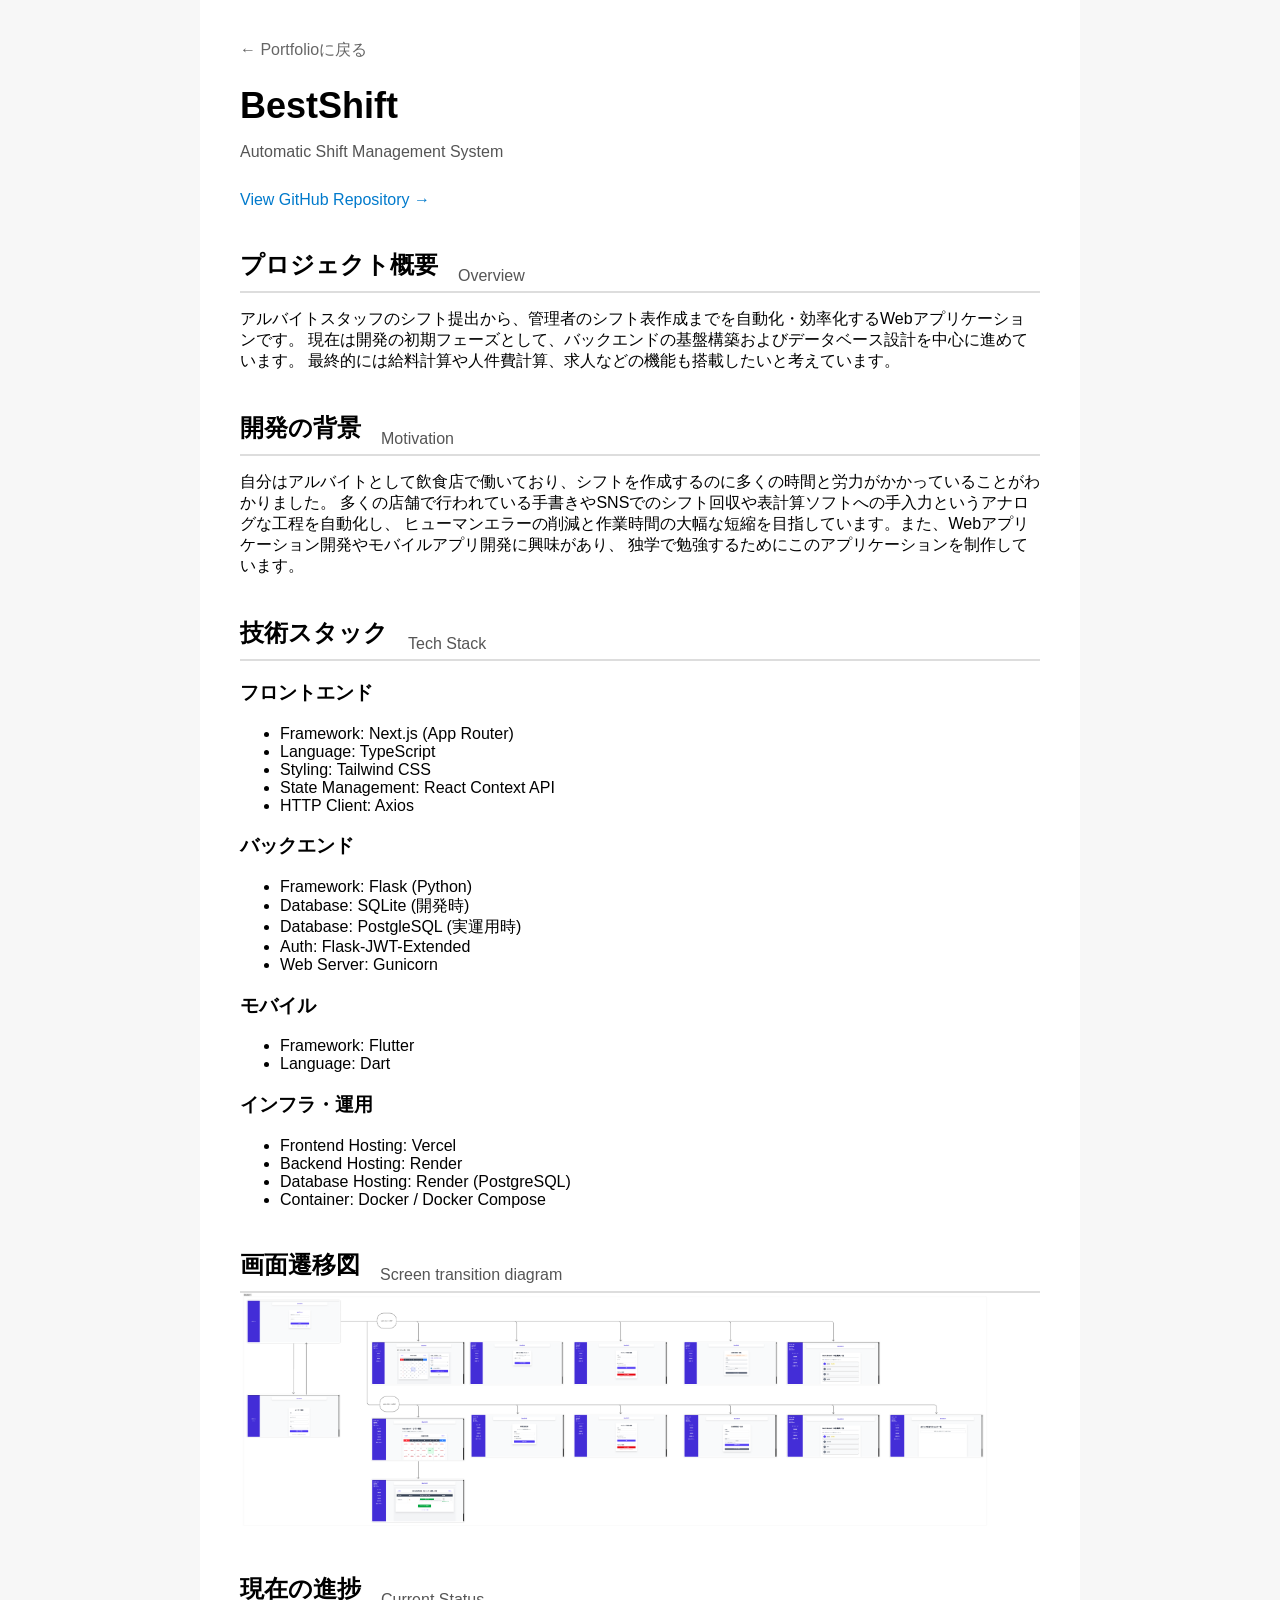
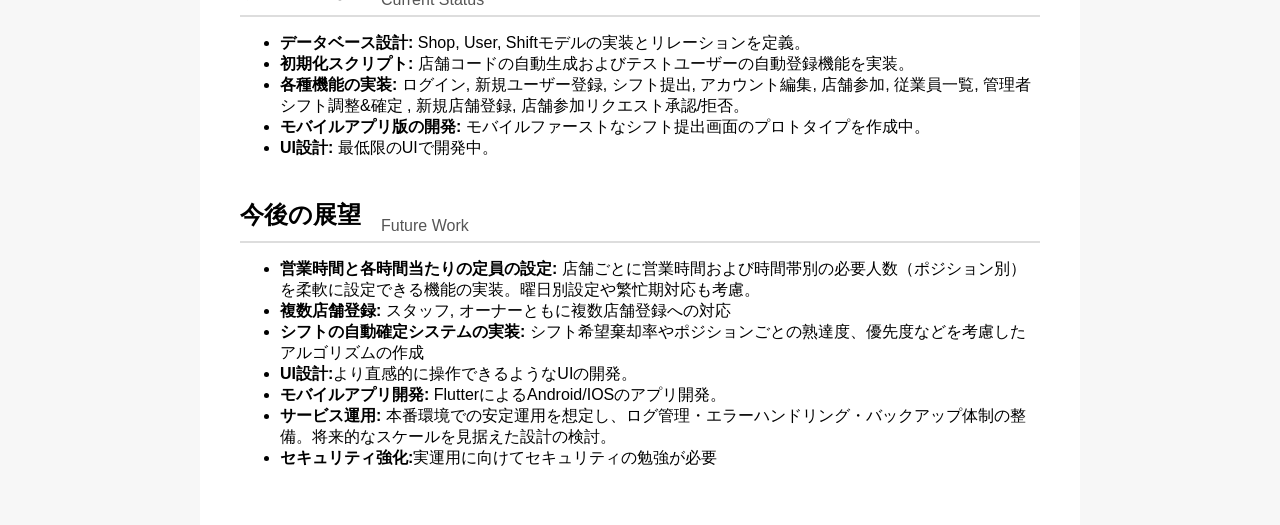
==== BestShift/index.html @ 95345a60 "あ" ====
<!DOCTYPE html>
<html lang="ja">
<head>
  <meta charset="UTF-8">
  <title>BestShift | プロジェクト詳細</title>
  <link rel="stylesheet" href="../style.css">
</head>

<body>

  <div class="container">

    <nav style="margin-bottom: 20px;">
        <a href="../" style="text-decoration: none; color: #666;">← Portfolioに戻る</a>
    </nav>

    <h1>BestShift</h1>
    <p class="tagline">Automatic Shift Management System</p>
    <a href="https://github.com/taisei0719/shift-app" target="_blank">
      View GitHub Repository →
    </a>

    <section>
      <div class="section-header">
        <h2>プロジェクト概要</h2>
        <p class="tagline">Overview</p>
      </div>
      <p>
        アルバイトスタッフのシフト提出から、管理者のシフト表作成までを自動化・効率化するWebアプリケーションです。
        現在は開発の初期フェーズとして、バックエンドの基盤構築およびデータベース設計を中心に進めています。
        最終的には給料計算や人件費計算、求人などの機能も搭載したいと考えています。
      </p>
    </section>

    <section>
      <div class="section-header">
        <h2>開発の背景</h2>
        <p class="tagline">Motivation</p>
      </div>
      <p>
        自分はアルバイトとして飲食店で働いており、シフトを作成するのに多くの時間と労力がかかっていることがわかりました。
        多くの店舗で行われている手書きやSNSでのシフト回収や表計算ソフトへの手入力というアナログな工程を自動化し、
        ヒューマンエラーの削減と作業時間の大幅な短縮を目指しています。また、Webアプリケーション開発やモバイルアプリ開発に興味があり、
        独学で勉強するためにこのアプリケーションを制作しています。
      </p>
    </section>

    <section>
      <div class="section-header">
        <h2>技術スタック</h2>
        <p class="tagline">Tech Stack</p>
      </div>
      <h3>フロントエンド</h3>
      <ul>
        <li>Framework: Next.js (App Router)</li>
        <li>Language: TypeScript</li>
        <li>Styling: Tailwind CSS</li>
        <li>State Management: React Context API</li>
        <li>HTTP Client: Axios</li>
      </ul>
      <h3>バックエンド</h3>
      <ul>
        <li>Framework: Flask (Python)</li>
        <li>Database: SQLite (開発時)</li>
        <li>Database: PostgleSQL (実運用時)</li>
        <li>Auth: Flask-JWT-Extended</li>
        <li>Web Server: Gunicorn</li>
      </ul>
       <h3>モバイル</h3>
      <ul>
        <li>Framework: Flutter</li>
        <li>Language: Dart</li>
      </ul>
       <h3>インフラ・運用</h3>
      <ul>
        <li>Frontend Hosting: Vercel</li>
        <li>Backend Hosting: Render</li>
        <li>Database Hosting: Render (PostgreSQL)</li>
        <li>Container: Docker / Docker Compose</li>
      </ul>
    </section>

    <section>
      <div class="section-header">
        <h2>画面遷移図</h2>
        <p class="tagline">Screen transition diagram</p>
      </div>
      <img src="image/screen_transition.png" width="750" class="zoomable">
    </section>

    <section>
      <div class="section-header">
        <h2>現在の進捗</h2>
        <p class="tagline">Current Status</p>
      </div>
      <ul>
        <li><strong>データベース設計:</strong> Shop, User, Shiftモデルの実装とリレーションを定義。</li>
        <li><strong>初期化スクリプト:</strong> 店舗コードの自動生成およびテストユーザーの自動登録機能を実装。</li>
        <li><strong>各種機能の実装:</strong> ログイン, 新規ユーザー登録, シフト提出, アカウント編集, 店舗参加, 従業員一覧, 管理者シフト調整&確定 , 新規店舗登録, 店舗参加リクエスト承認/拒否。</li>
        <li><strong>モバイルアプリ版の開発:</strong> モバイルファーストなシフト提出画面のプロトタイプを作成中。</li>
        <li><strong>UI設計:</strong> 最低限のUIで開発中。</li>
      </ul>
    </section>

    <section>
      <div class="section-header">
        <h2>今後の展望</h2>
        <p class="tagline">Future Work</p>
      </div>
      <ul>
        <li><strong>営業時間と各時間当たりの定員の設定:</strong> 店舗ごとに営業時間および時間帯別の必要人数（ポジション別）を柔軟に設定できる機能の実装。曜日別設定や繁忙期対応も考慮。</li>
        <li><strong>複数店舗登録:</strong> スタッフ, オーナーともに複数店舗登録への対応</li>
        <li><strong>シフトの自動確定システムの実装:</strong> シフト希望棄却率やポジションごとの熟達度、優先度などを考慮したアルゴリズムの作成</li>
        <li><strong>UI設計:</strong>より直感的に操作できるようなUIの開発。</li>
        <li><strong>モバイルアプリ開発:</strong> FlutterによるAndroid/IOSのアプリ開発。</li>
        <li><strong>サービス運用:</strong> 本番環境での安定運用を想定し、ログ管理・エラーハンドリング・バックアップ体制の整備。将来的なスケールを見据えた設計の検討。</li>
        <li><strong>セキュリティ強化:</strong>実運用に向けてセキュリティの勉強が必要</li>
      </ul>
    </section>

  </div>

  <div id="lightbox">
    <img id="lightbox-img">
  </div>

  <script>
  const images = document.querySelectorAll('.zoomable');
  const lightbox = document.getElementById('lightbox');
  const lightboxImg = document.getElementById('lightbox-img');
  
  images.forEach(img => {
    img.addEventListener('click', () => {
      lightbox.style.display = 'flex';
      lightboxImg.src = img.src;
    })
  });
  
  lightbox.addEventListener('click', () => {
    lightbox.style.display = 'none'
  });
  </script>


</body>
</html>
---- style.css ----
body {
  font-family: Arial, sans-serif;
  background-color: #f7f7f7;
  margin: 0;
  padding: 0;
}

.container {
  width: 800px;
  margin: auto;
  padding: 40px;
  background: white;
}

h1 {
  font-size: 36px;
  margin-bottom: 5px;
}

.tagline {
  color: #555;
  margin-bottom: 30px;
}

h2 {
  margin-top: 40px;
  padding-bottom: 5px;
}

.image-row {
  display: flex;
  gap: 20px;
  margin-top: 20px;
}

a {
  color: #007acc;
  text-decoration: none;
}

.section-header {
  display: flex;
  align-items: center;
  gap: 20px;
  border-bottom: 2px solid #ddd;
  padding-bottom: 5px;
  margin-top: 40px;
}

.section-header h2 {
  margin-top: 0;
  margin-bottom: 0;
}

.section-header .tagline {
  margin-bottom: 0;
}

.zoomable {
  cursor: zoom-in;
  transition: 0.3s;
}

#lightbox {
  position: fixed;
  display: none;
  top: 0;
  left: 0;
  width: 100%;
  height: 100%;
  background: rgba(0,0,0,0.8);
  justify-content: center;
  align-items: center;
}

#lightbox img {
  max-width: 90%;
  max-height: 90%;
}
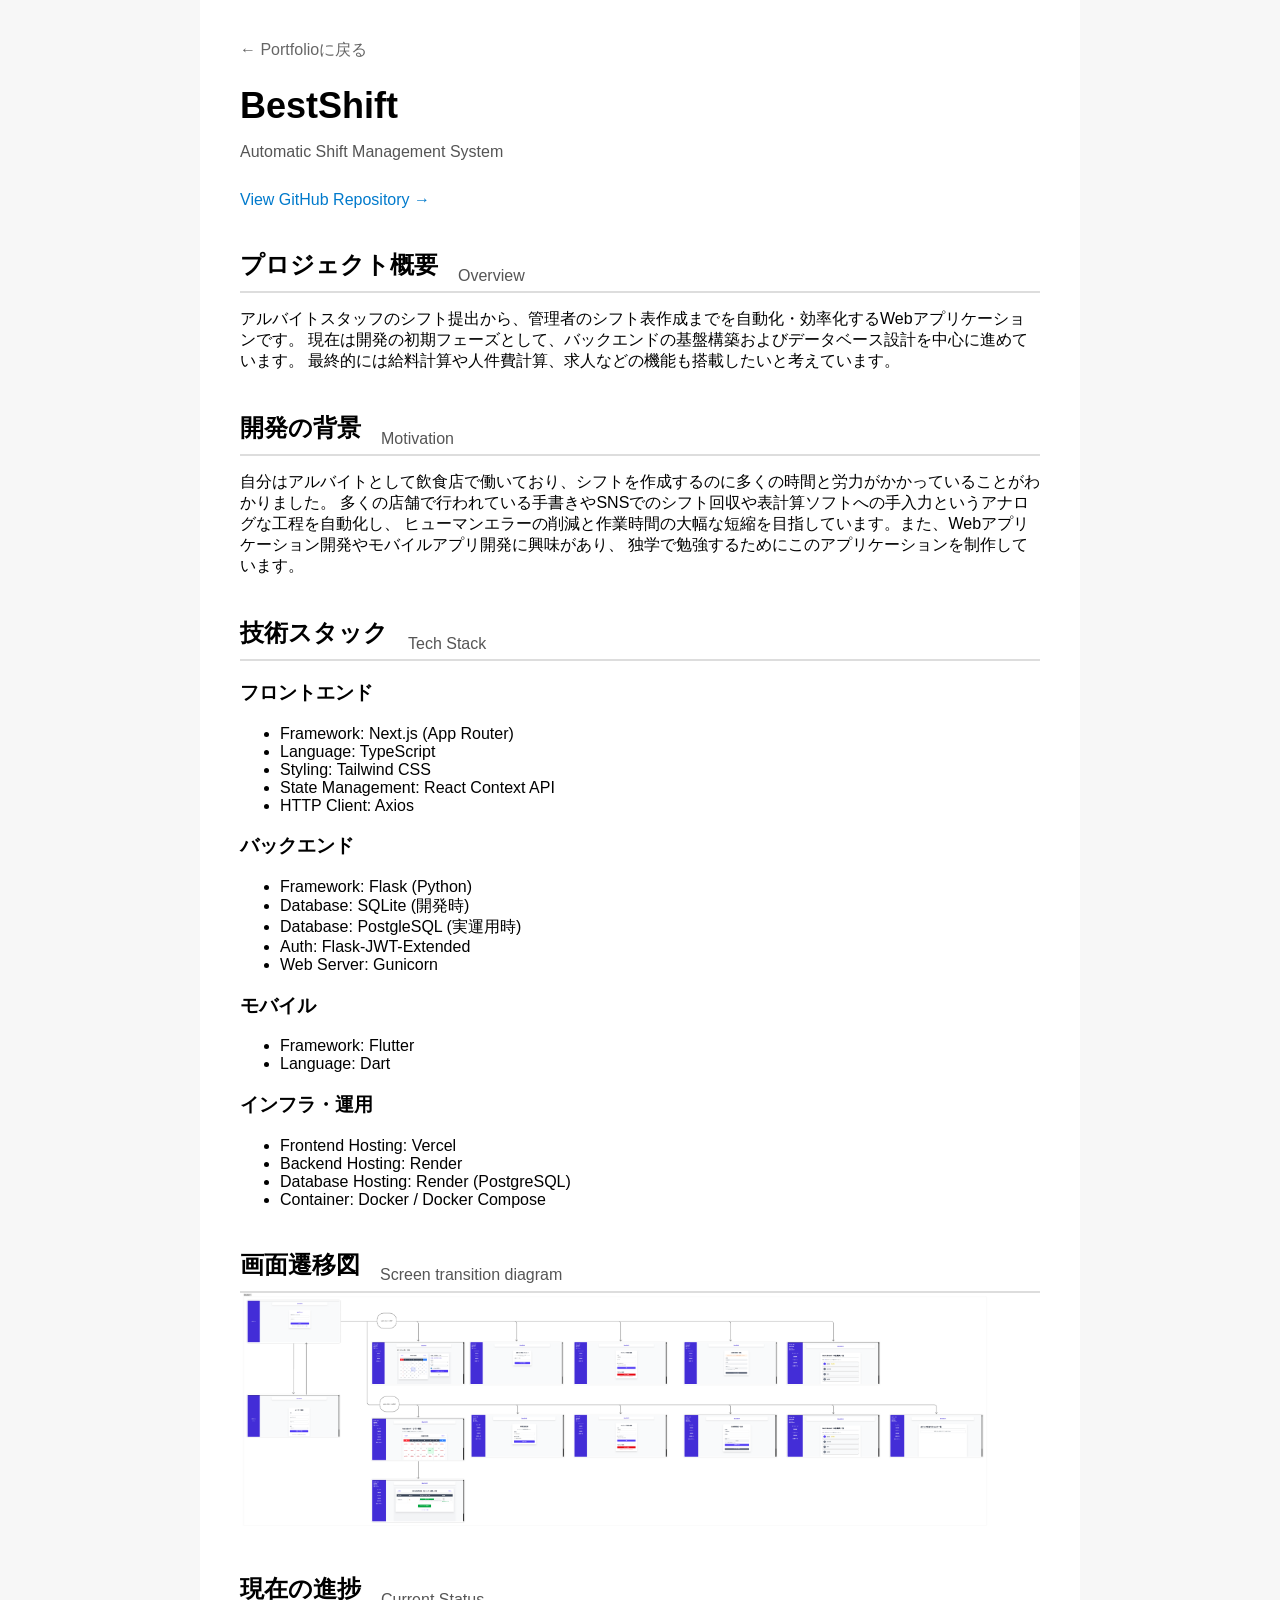
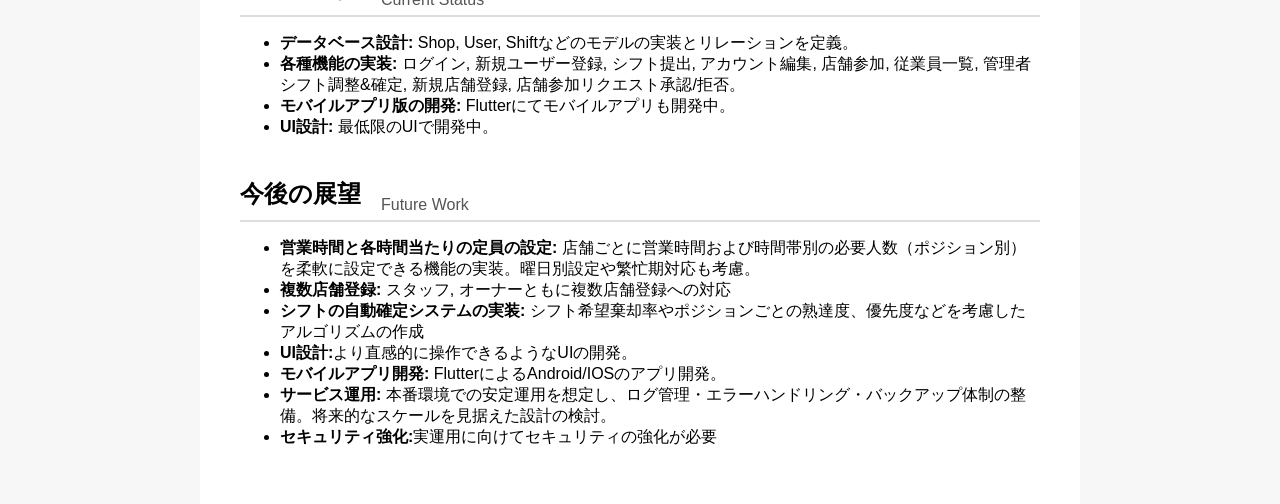
==== commit 1bb37b4f: "index.html を更新" ====
--- a/BestShift/index.html
+++ b/BestShift/index.html
@@ -94,10 +94,9 @@
         <p class="tagline">Current Status</p>
       </div>
       <ul>
-        <li><strong>データベース設計:</strong> Shop, User, Shiftモデルの実装とリレーションを定義。</li>
-        <li><strong>初期化スクリプト:</strong> 店舗コードの自動生成およびテストユーザーの自動登録機能を実装。</li>
-        <li><strong>各種機能の実装:</strong> ログイン, 新規ユーザー登録, シフト提出, アカウント編集, 店舗参加, 従業員一覧, 管理者シフト調整&確定 , 新規店舗登録, 店舗参加リクエスト承認/拒否。</li>
-        <li><strong>モバイルアプリ版の開発:</strong> モバイルファーストなシフト提出画面のプロトタイプを作成中。</li>
+        <li><strong>データベース設計:</strong> Shop, User, Shiftなどのモデルの実装とリレーションを定義。</li>
+        <li><strong>各種機能の実装:</strong> ログイン, 新規ユーザー登録, シフト提出, アカウント編集, 店舗参加, 従業員一覧, 管理者シフト調整&確定, 新規店舗登録, 店舗参加リクエスト承認/拒否。</li>
+        <li><strong>モバイルアプリ版の開発:</strong> Flutterにてモバイルアプリも開発中。</li>
         <li><strong>UI設計:</strong> 最低限のUIで開発中。</li>
       </ul>
     </section>
@@ -114,7 +113,7 @@
         <li><strong>UI設計:</strong>より直感的に操作できるようなUIの開発。</li>
         <li><strong>モバイルアプリ開発:</strong> FlutterによるAndroid/IOSのアプリ開発。</li>
         <li><strong>サービス運用:</strong> 本番環境での安定運用を想定し、ログ管理・エラーハンドリング・バックアップ体制の整備。将来的なスケールを見据えた設計の検討。</li>
-        <li><strong>セキュリティ強化:</strong>実運用に向けてセキュリティの勉強が必要</li>
+        <li><strong>セキュリティ強化:</strong>実運用に向けてセキュリティの強化が必要</li>
       </ul>
     </section>
 
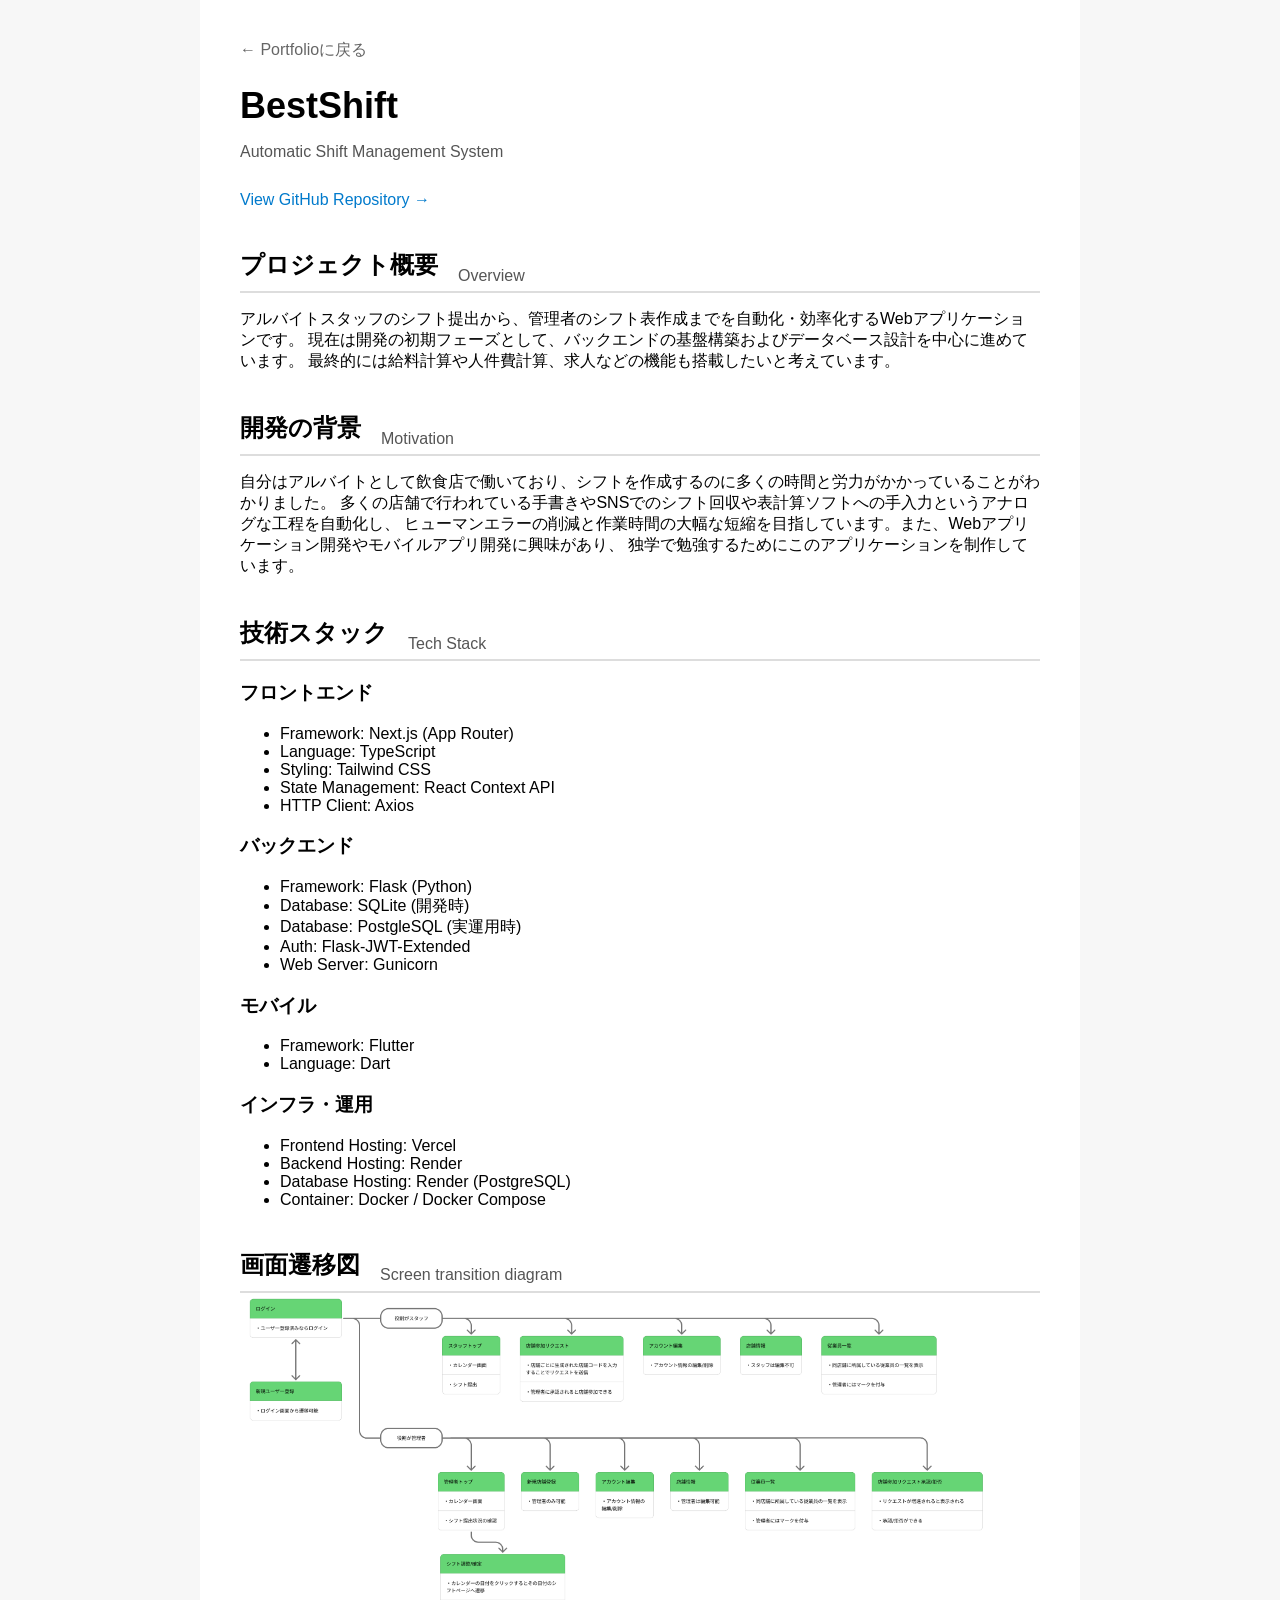
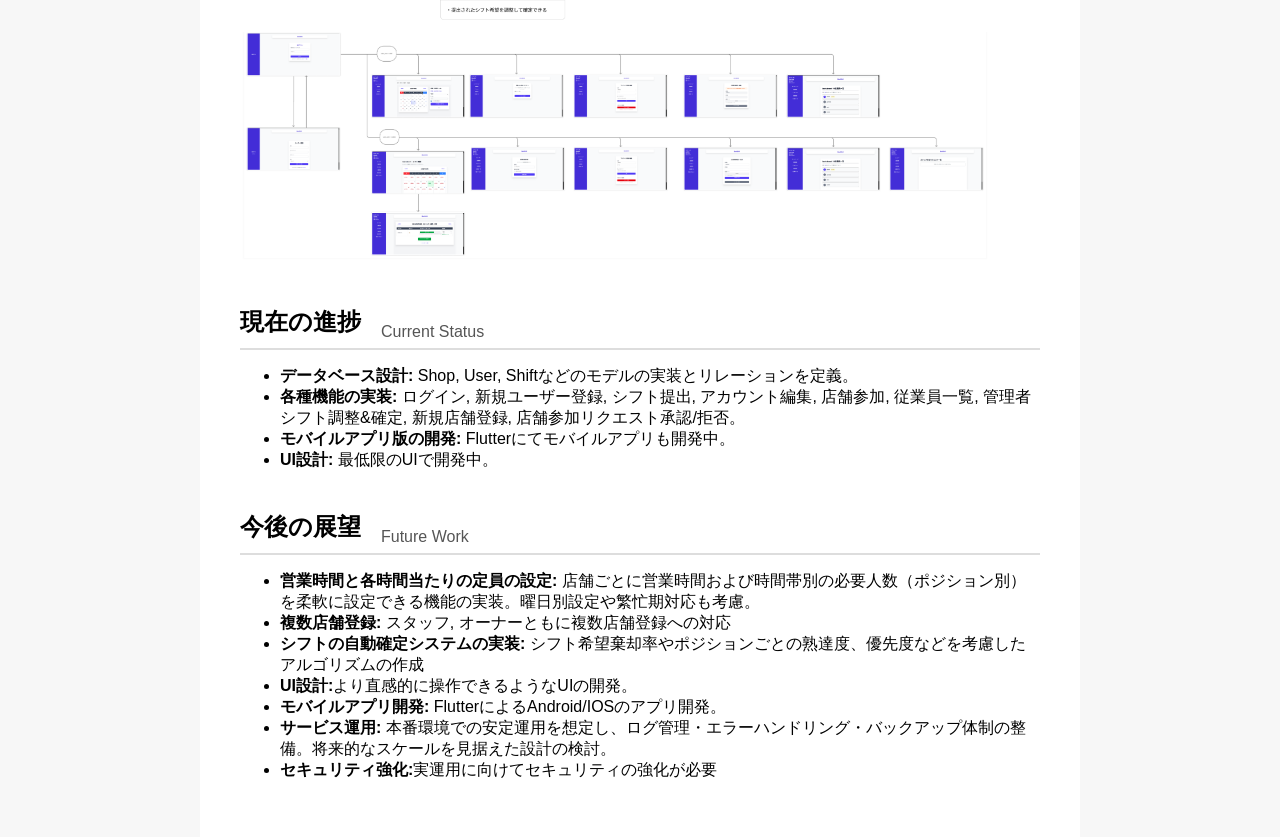
==== commit 80bb7edd: "a" ====
--- a/BestShift/index.html
+++ b/BestShift/index.html
@@ -85,7 +85,8 @@
         <h2>画面遷移図</h2>
         <p class="tagline">Screen transition diagram</p>
       </div>
-      <img src="image/screen_transition.png" width="750" class="zoomable">
+      <img src="image/screen_transition1.png" width="750" class="zoomable">
+      <img src="image/screen_transition2.png" width="750" class="zoomable">
     </section>
 
     <section>
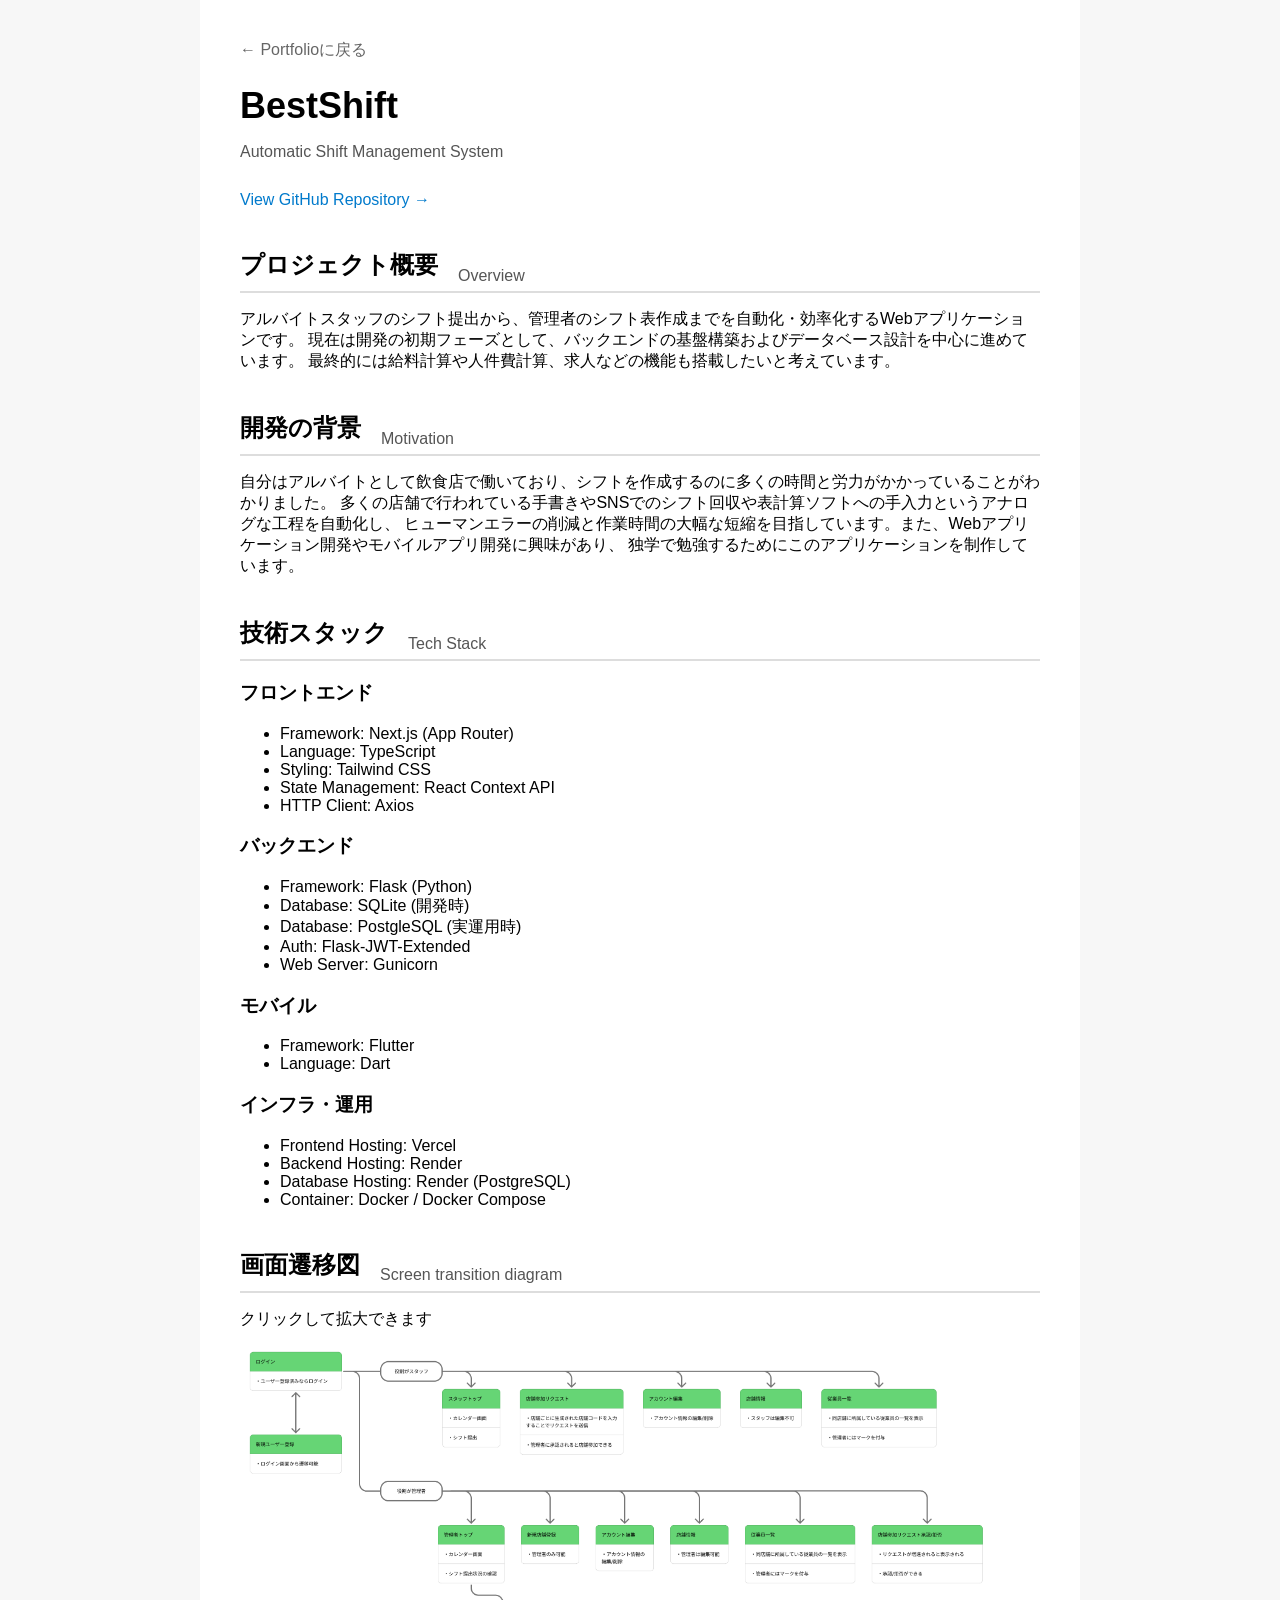
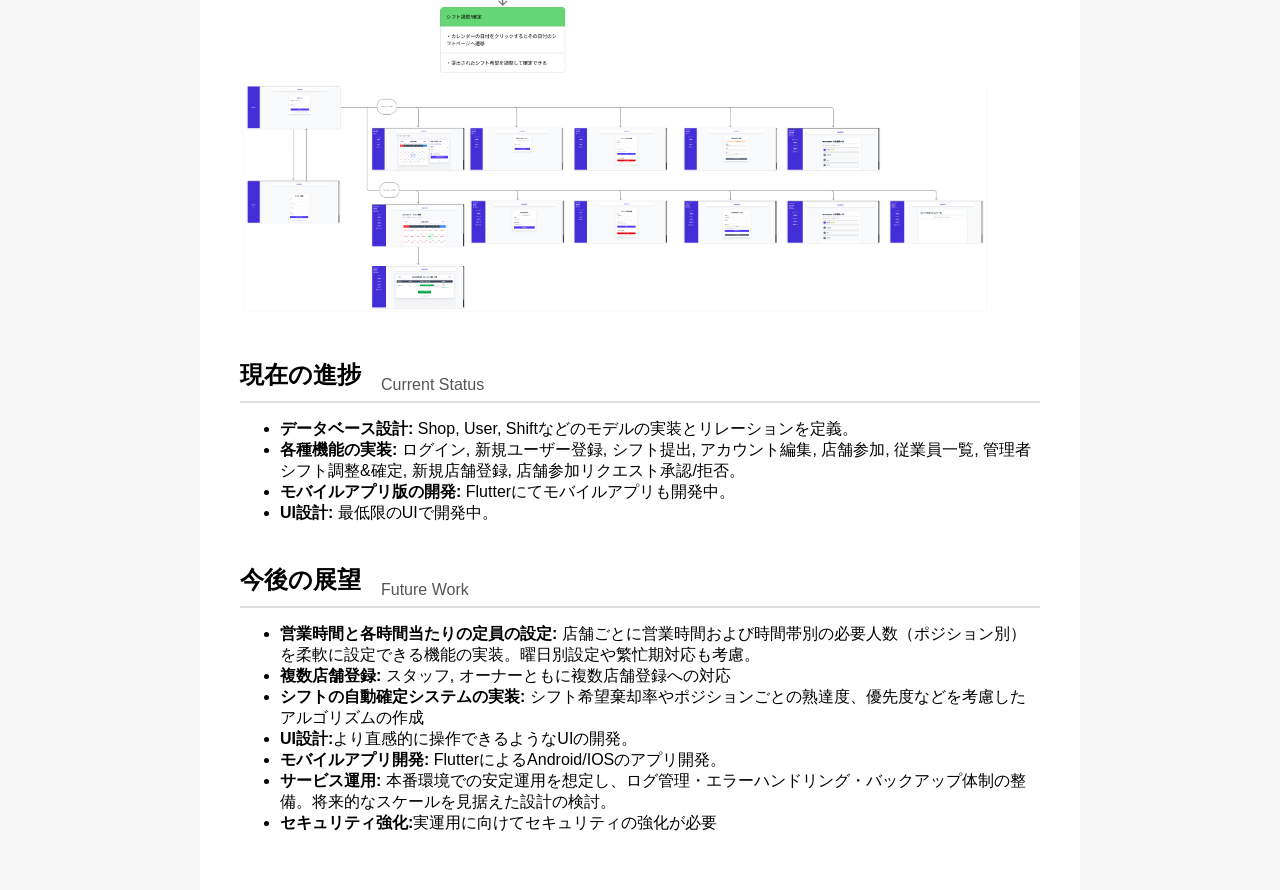
==== commit 5df6fef3: "あ" ====
--- a/BestShift/index.html
+++ b/BestShift/index.html
@@ -85,6 +85,7 @@
         <h2>画面遷移図</h2>
         <p class="tagline">Screen transition diagram</p>
       </div>
+      <p>クリックして拡大できます</p>
       <img src="image/screen_transition1.png" width="750" class="zoomable">
       <img src="image/screen_transition2.png" width="750" class="zoomable">
     </section>
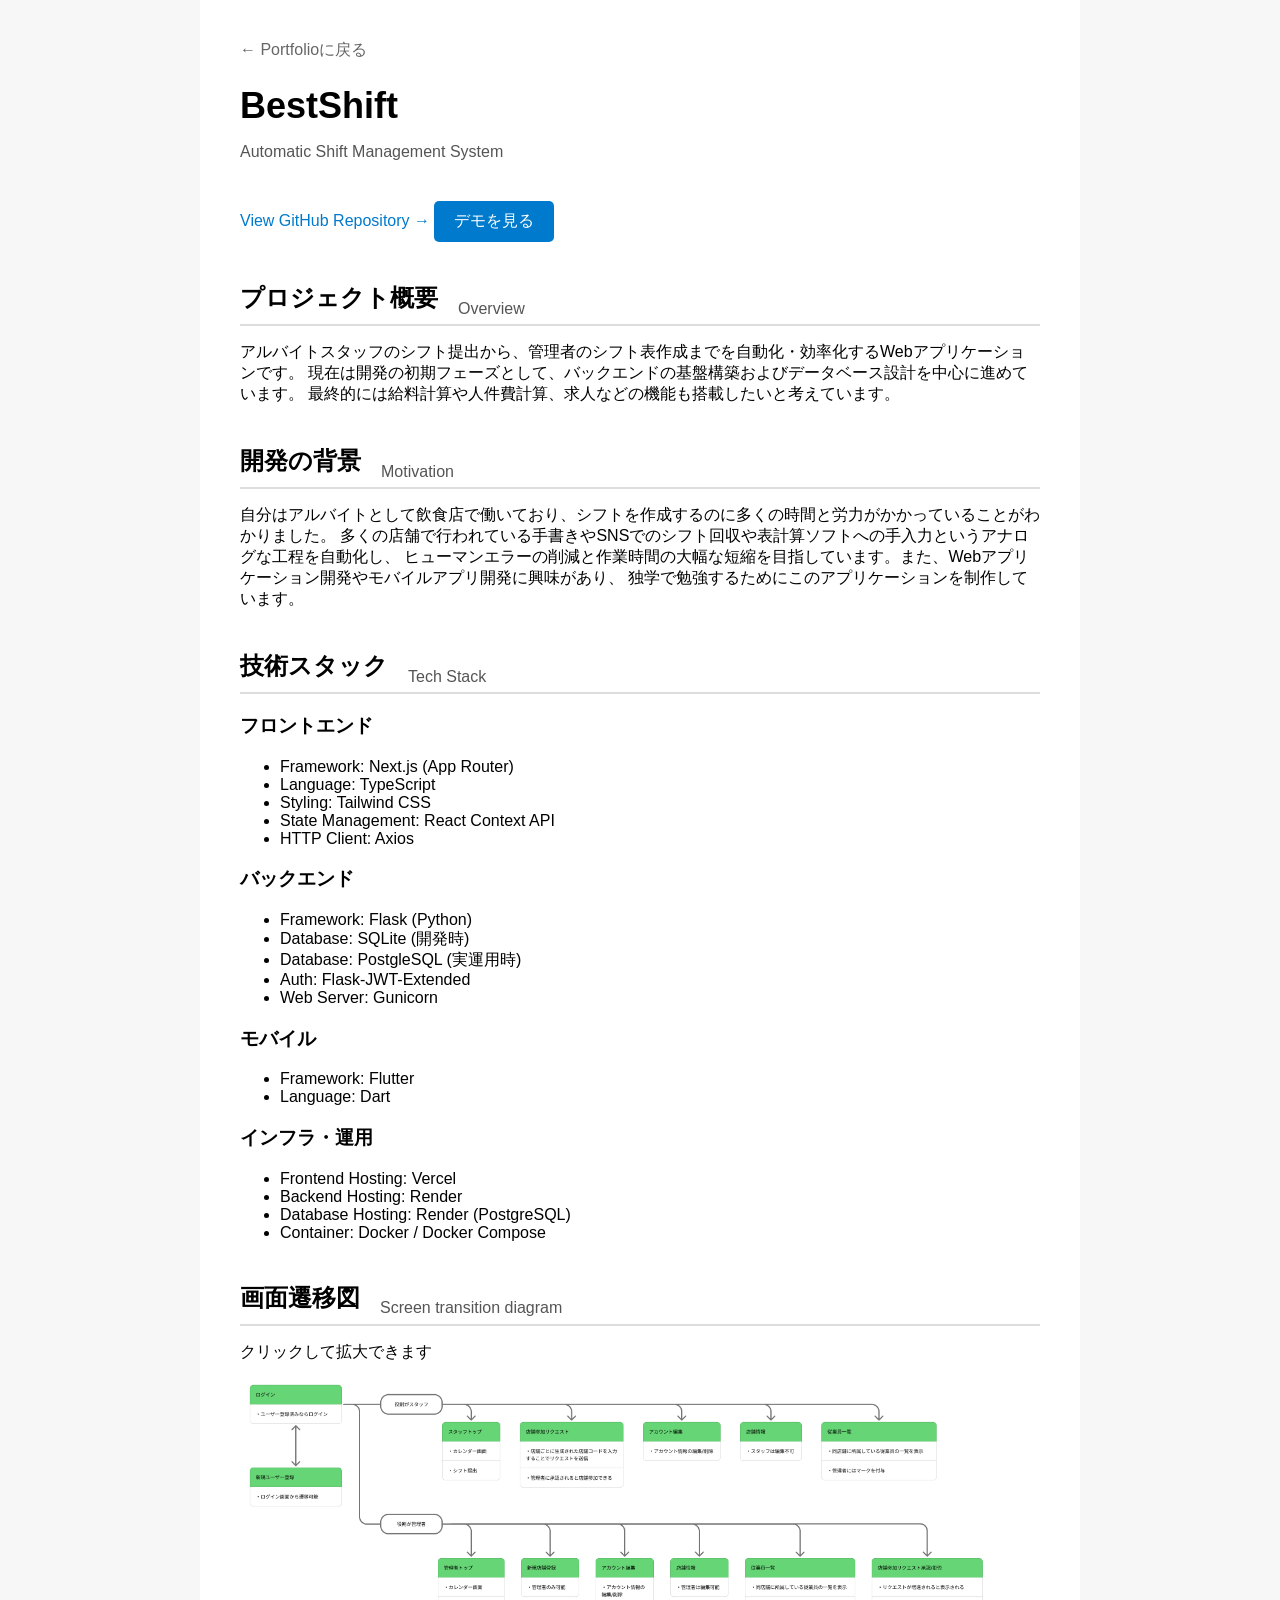
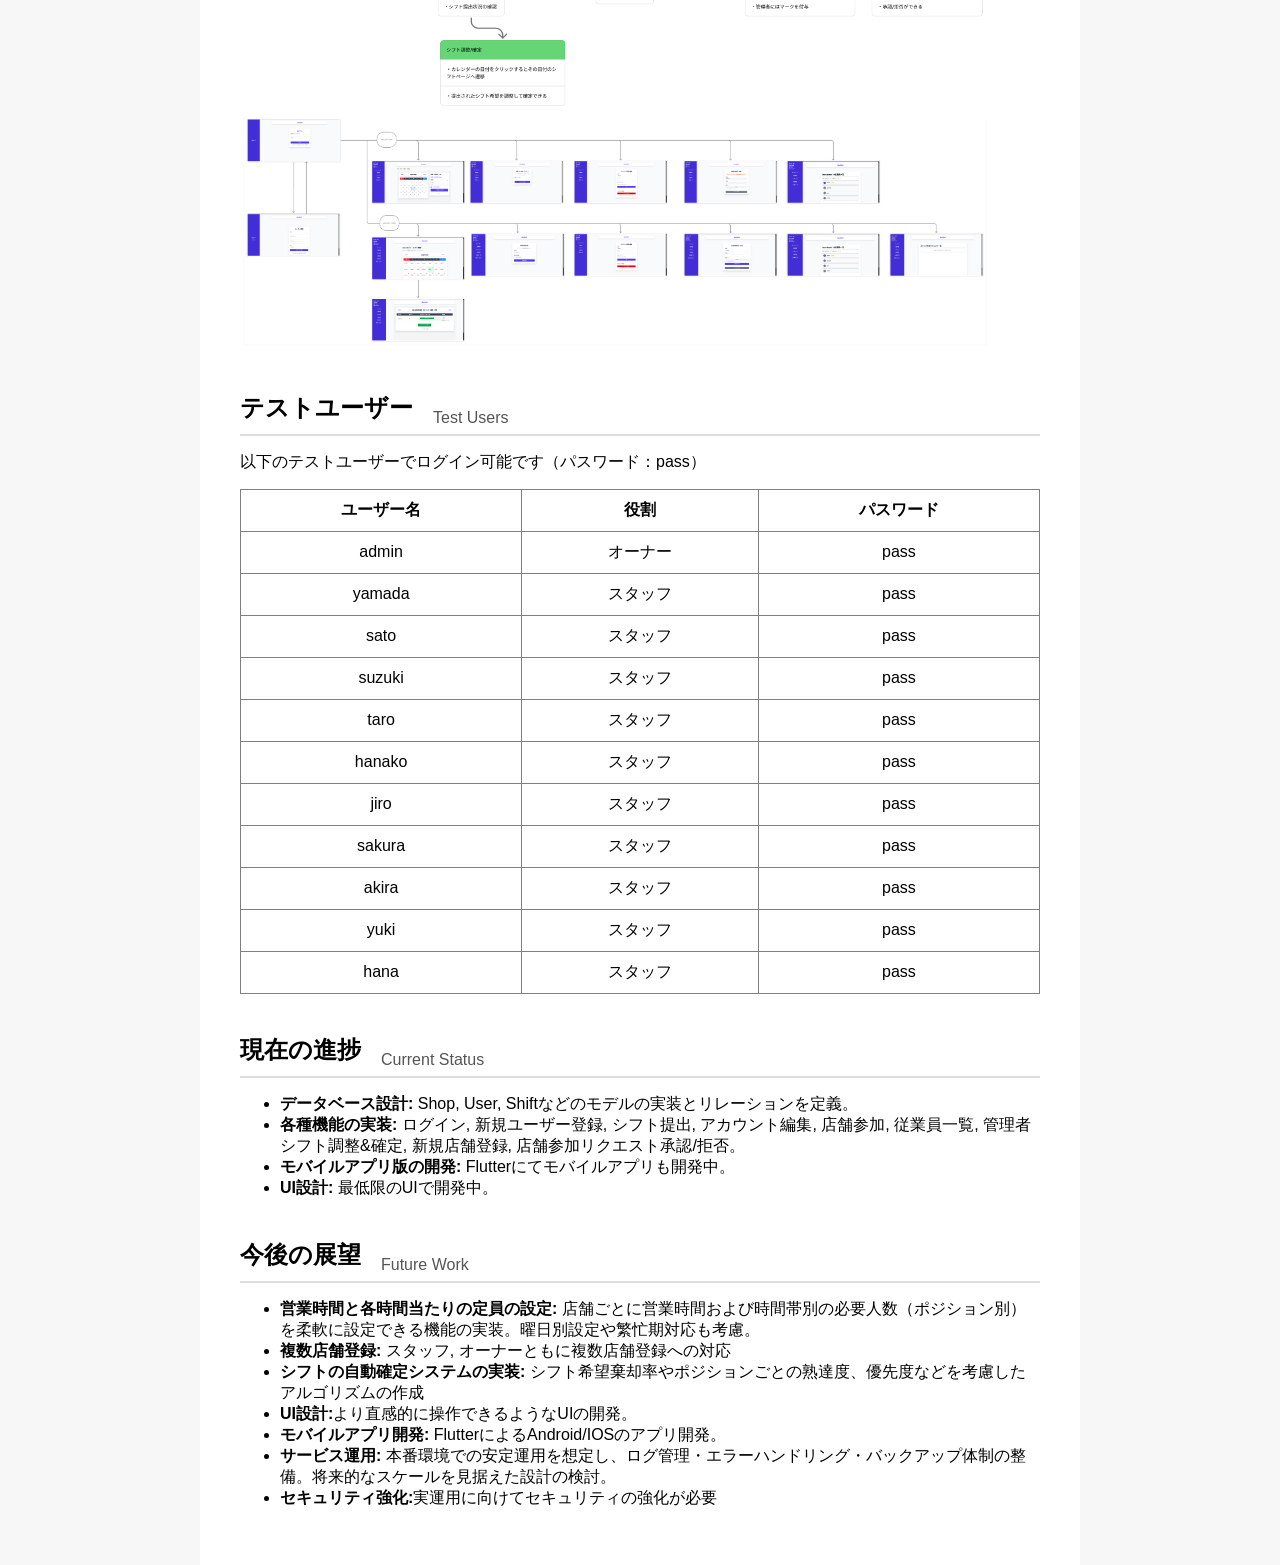
==== commit 345f3bb8: "a" ====
--- a/BestShift/index.html
+++ b/BestShift/index.html
@@ -19,6 +19,12 @@
     <a href="https://github.com/taisei0719/shift-app" target="_blank">
       View GitHub Repository →
     </a>
+
+    <a href="https://shift-app-iota.vercel.app/shop/1/users" target="_blank" style="display:inline-block; margin-top:10px; padding:10px 20px; background:#007acc; color:white; border-radius:5px;">
+      デモを見る
+    </a>
+
+    
 
     <section>
       <div class="section-header">
@@ -91,6 +97,34 @@
     </section>
 
     <section>
+  <div class="section-header">
+    <h2>テストユーザー</h2>
+    <p class="tagline">Test Users</p>
+  </div>
+
+  <p>以下のテストユーザーでログイン可能です（パスワード：pass）</p>
+
+  <table border="1" cellpadding="10" style="border-collapse: collapse; width: 100%; text-align: center;">
+    <tr>
+      <th>ユーザー名</th>
+      <th>役割</th>
+      <th>パスワード</th>
+    </tr>
+    <tr><td>admin</td><td>オーナー</td><td>pass</td></tr>
+    <tr><td>yamada</td><td>スタッフ</td><td>pass</td></tr>
+    <tr><td>sato</td><td>スタッフ</td><td>pass</td></tr>
+    <tr><td>suzuki</td><td>スタッフ</td><td>pass</td></tr>
+    <tr><td>taro</td><td>スタッフ</td><td>pass</td></tr>
+    <tr><td>hanako</td><td>スタッフ</td><td>pass</td></tr>
+    <tr><td>jiro</td><td>スタッフ</td><td>pass</td></tr>
+    <tr><td>sakura</td><td>スタッフ</td><td>pass</td></tr>
+    <tr><td>akira</td><td>スタッフ</td><td>pass</td></tr>
+    <tr><td>yuki</td><td>スタッフ</td><td>pass</td></tr>
+    <tr><td>hana</td><td>スタッフ</td><td>pass</td></tr>
+  </table>
+</section>
+
+    <section>
       <div class="section-header">
         <h2>現在の進捗</h2>
         <p class="tagline">Current Status</p>
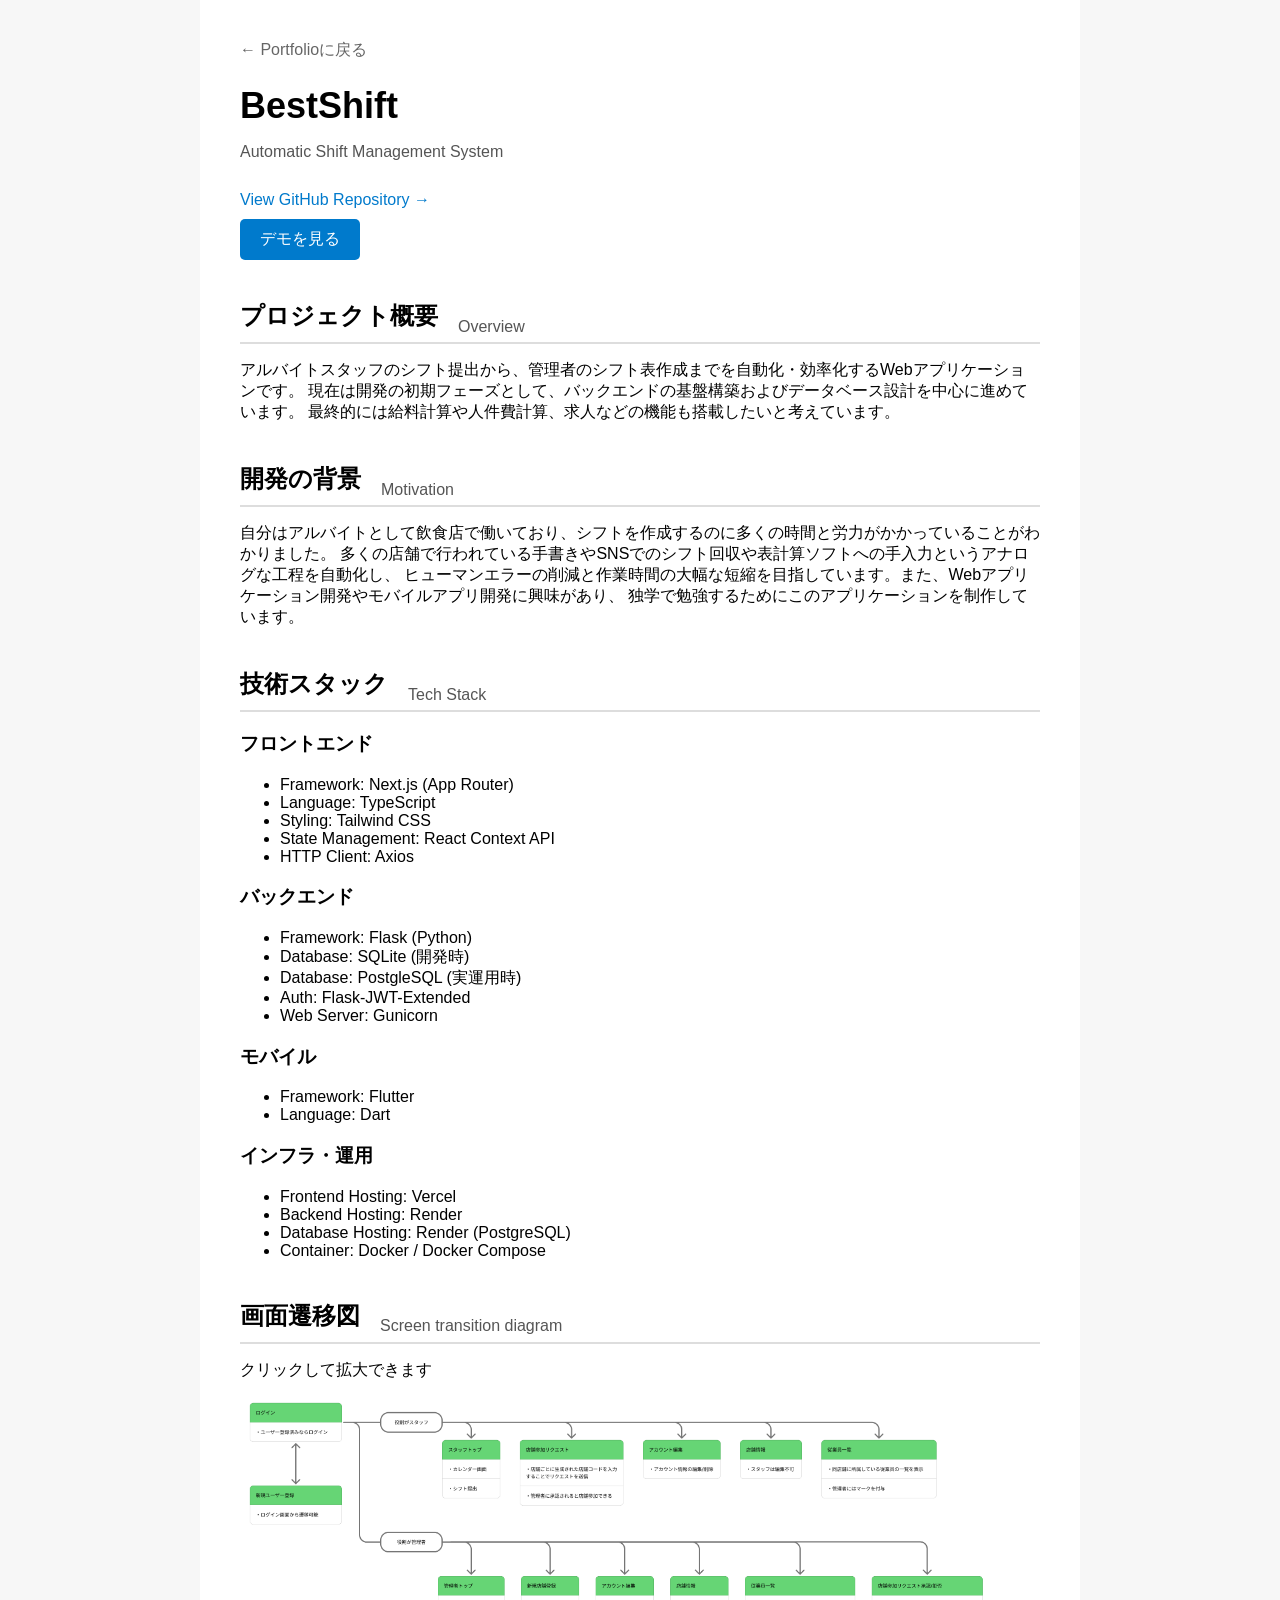
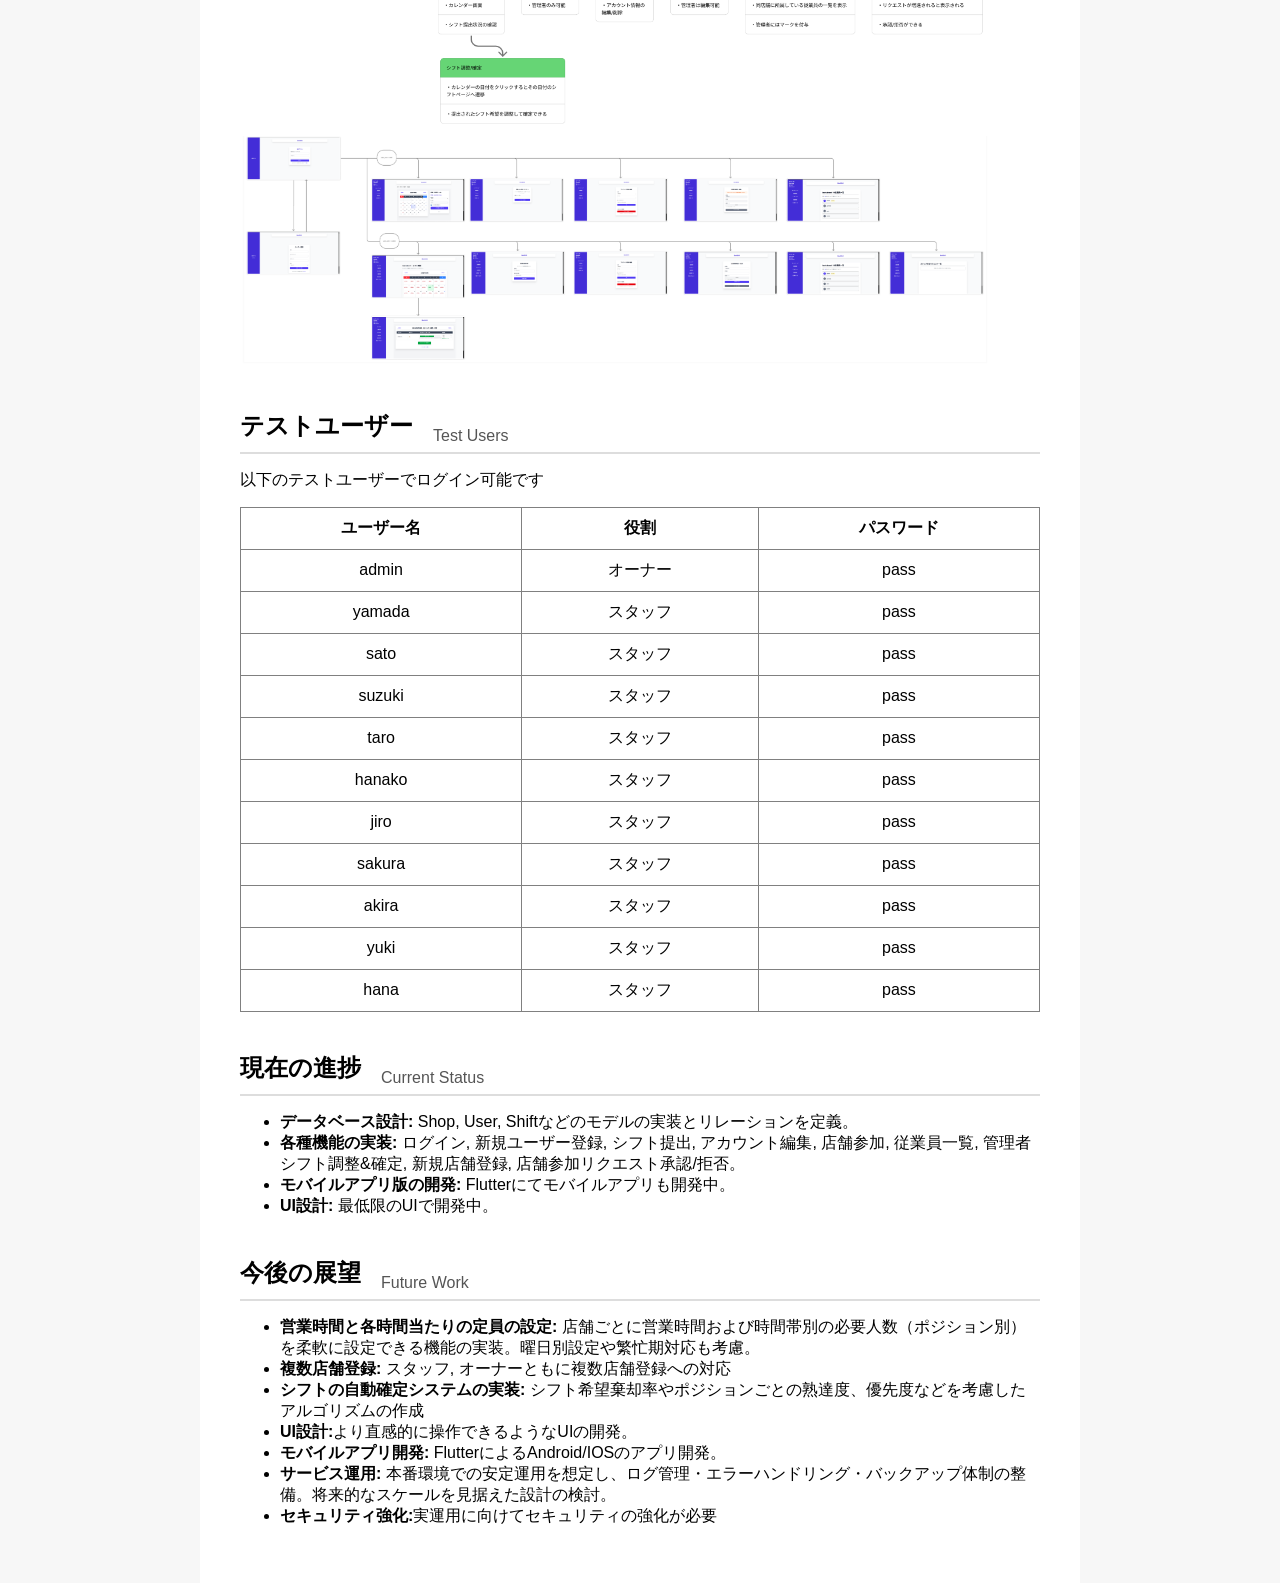
==== commit a6c2b4f1: "あ" ====
--- a/BestShift/index.html
+++ b/BestShift/index.html
@@ -16,14 +16,13 @@
 
     <h1>BestShift</h1>
     <p class="tagline">Automatic Shift Management System</p>
-    <a href="https://github.com/taisei0719/shift-app" target="_blank">
+    <a href="https://github.com/taisei0719/shift-app" target="_blank" style="display:block; margin-top:10px;">
       View GitHub Repository →
     </a>
-
-    <a href="https://shift-app-iota.vercel.app/shop/1/users" target="_blank" style="display:inline-block; margin-top:10px; padding:10px 20px; background:#007acc; color:white; border-radius:5px;">
+    
+    <a href="https://shift-app-iota.vercel.app" target="_blank" style="display:block; margin-top:10px; padding:10px 20px; background:#007acc; color:white; border-radius:5px; width:fit-content;">
       デモを見る
     </a>
-
     
 
     <section>
@@ -102,7 +101,7 @@
     <p class="tagline">Test Users</p>
   </div>
 
-  <p>以下のテストユーザーでログイン可能です（パスワード：pass）</p>
+  <p>以下のテストユーザーでログイン可能です</p>
 
   <table border="1" cellpadding="10" style="border-collapse: collapse; width: 100%; text-align: center;">
     <tr>
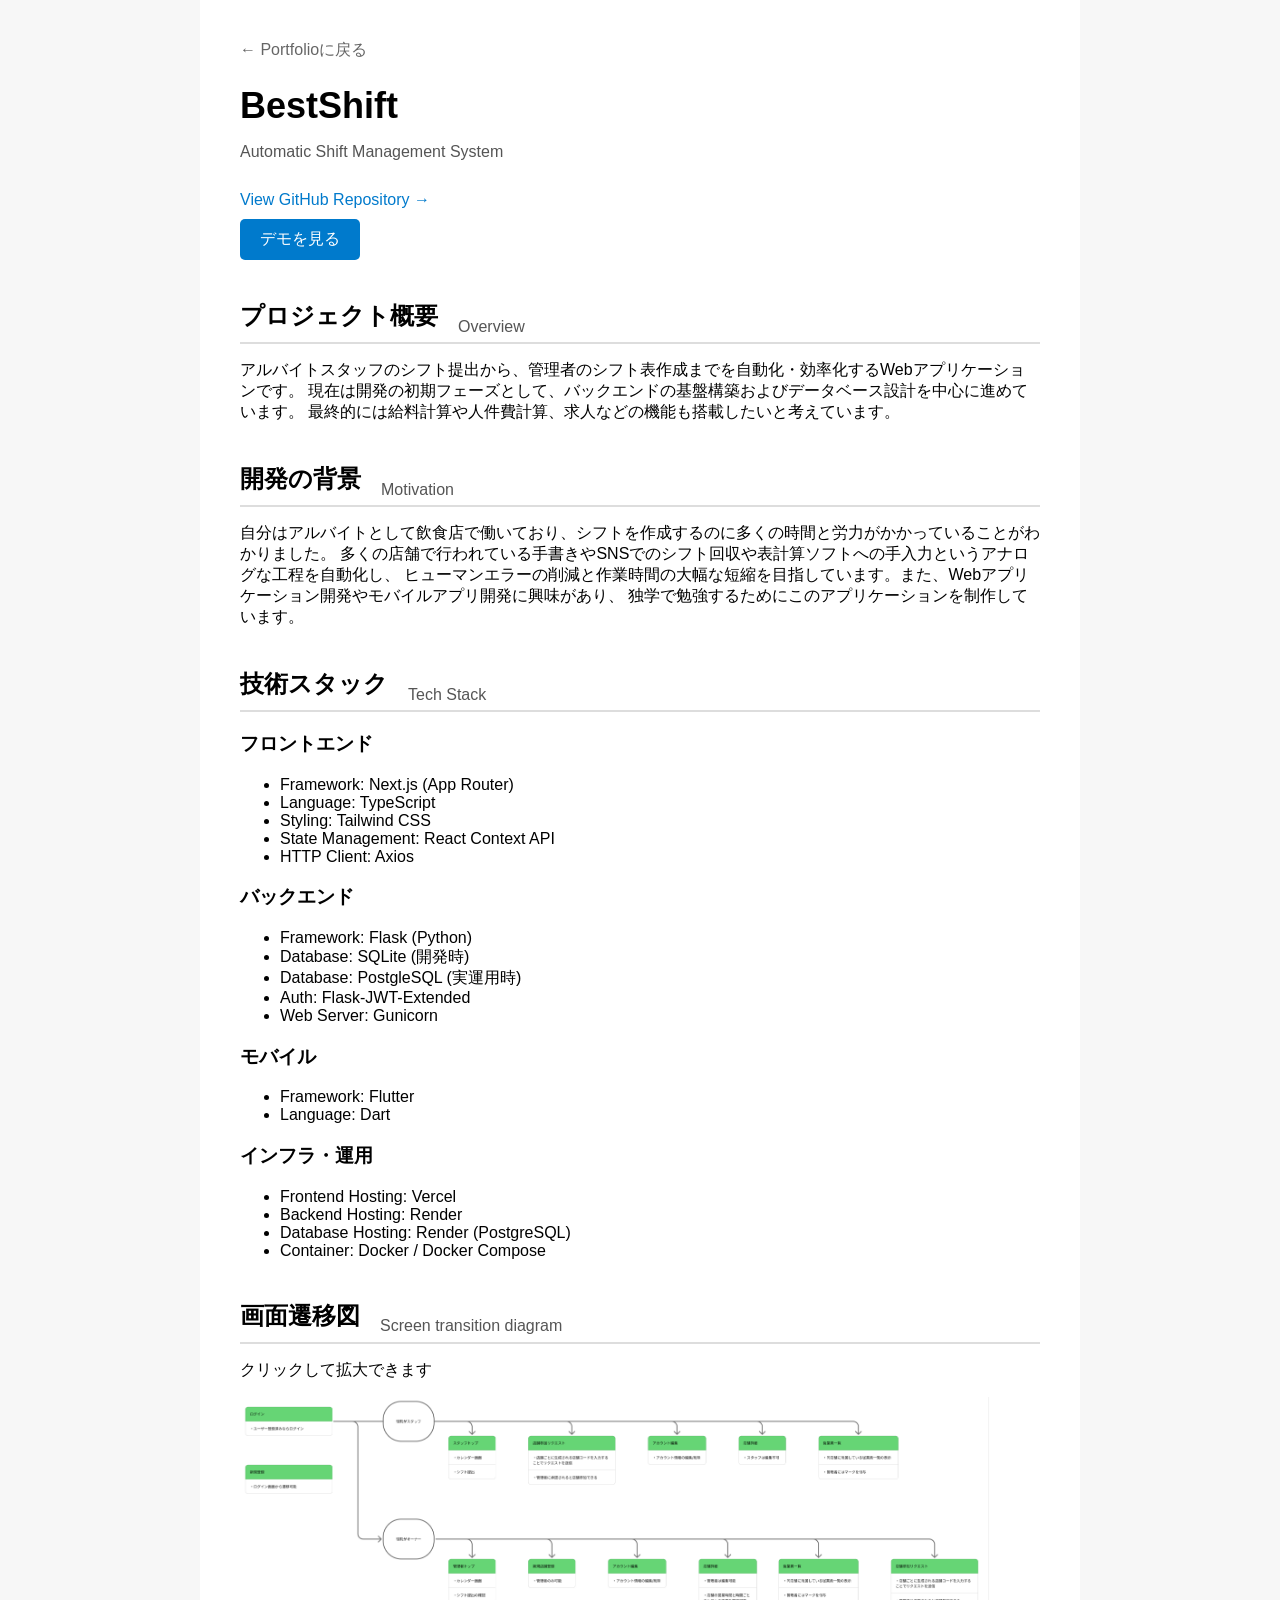
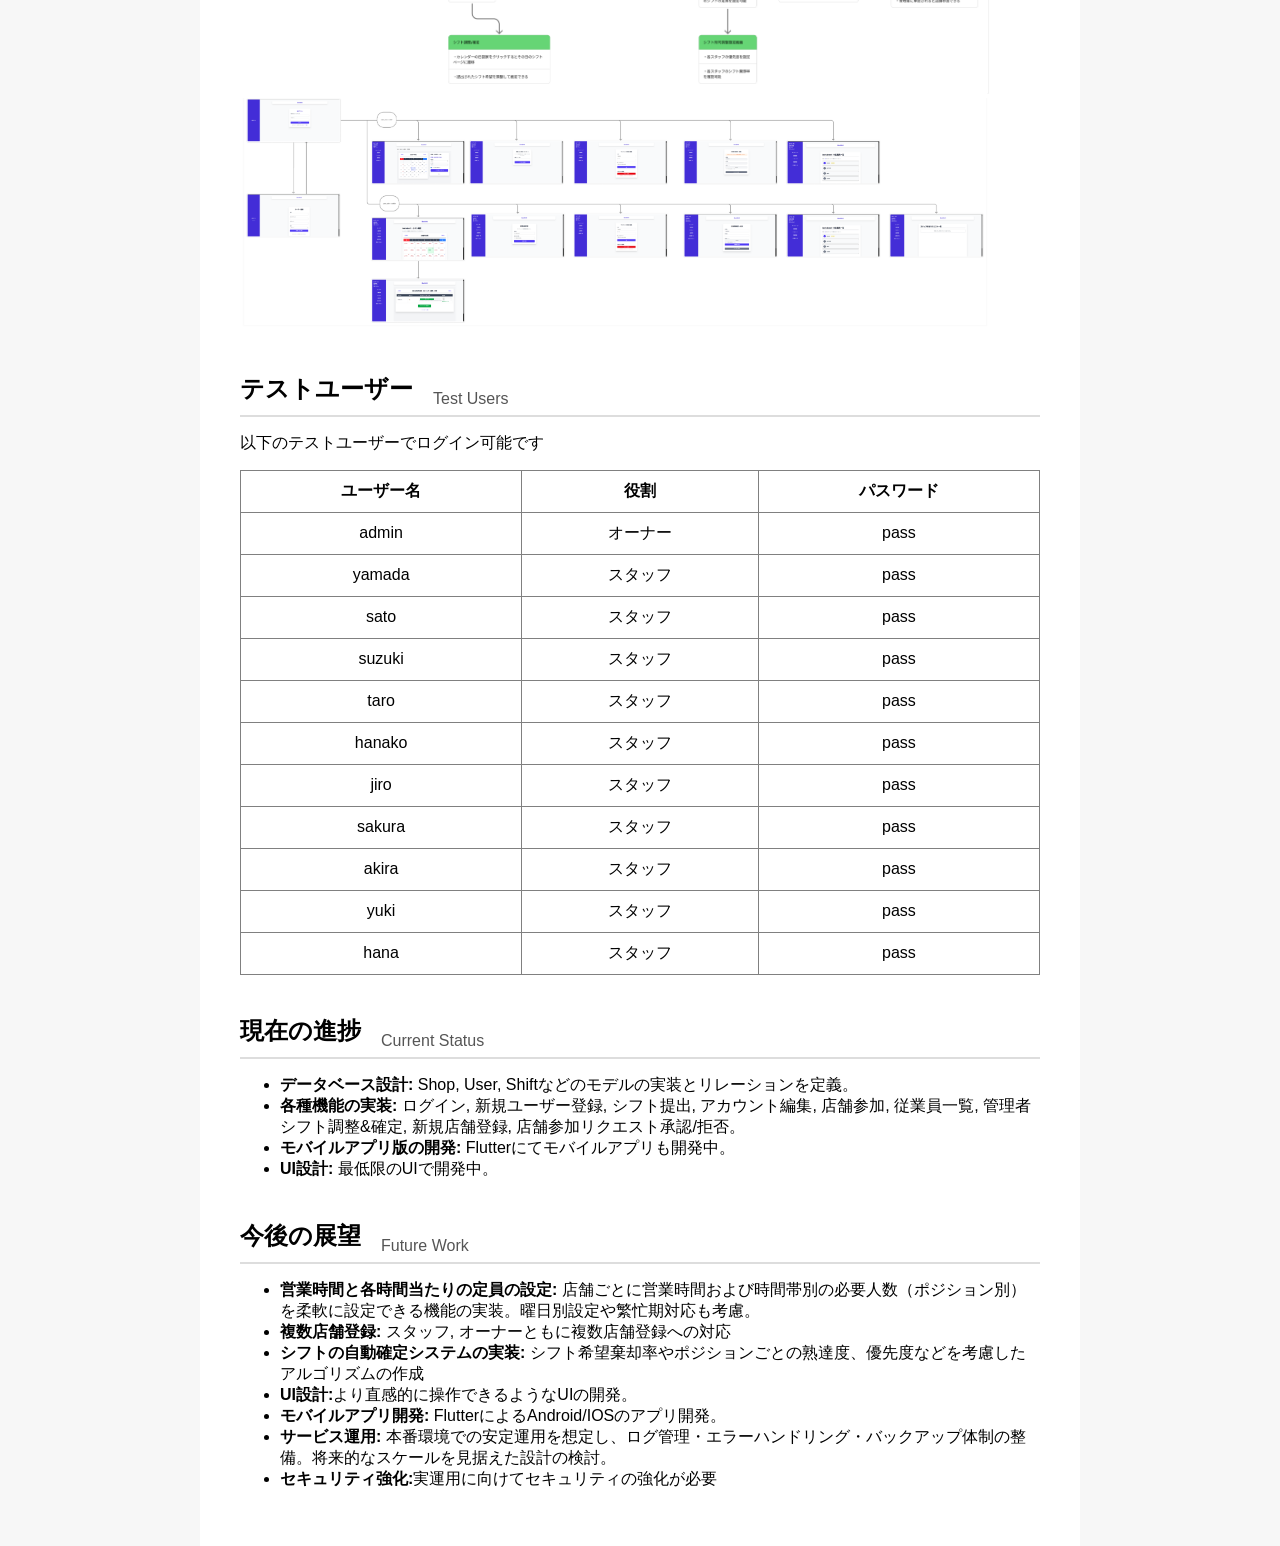
==== commit 3c1609f3: "a" ====
--- a/BestShift/index.html
+++ b/BestShift/index.html
@@ -91,7 +91,7 @@
         <p class="tagline">Screen transition diagram</p>
       </div>
       <p>クリックして拡大できます</p>
-      <img src="image/screen_transition1.png" width="750" class="zoomable">
+      <img src="image/screen_transition1_v2.png" width="750" class="zoomable">
       <img src="image/screen_transition2.png" width="750" class="zoomable">
     </section>
 
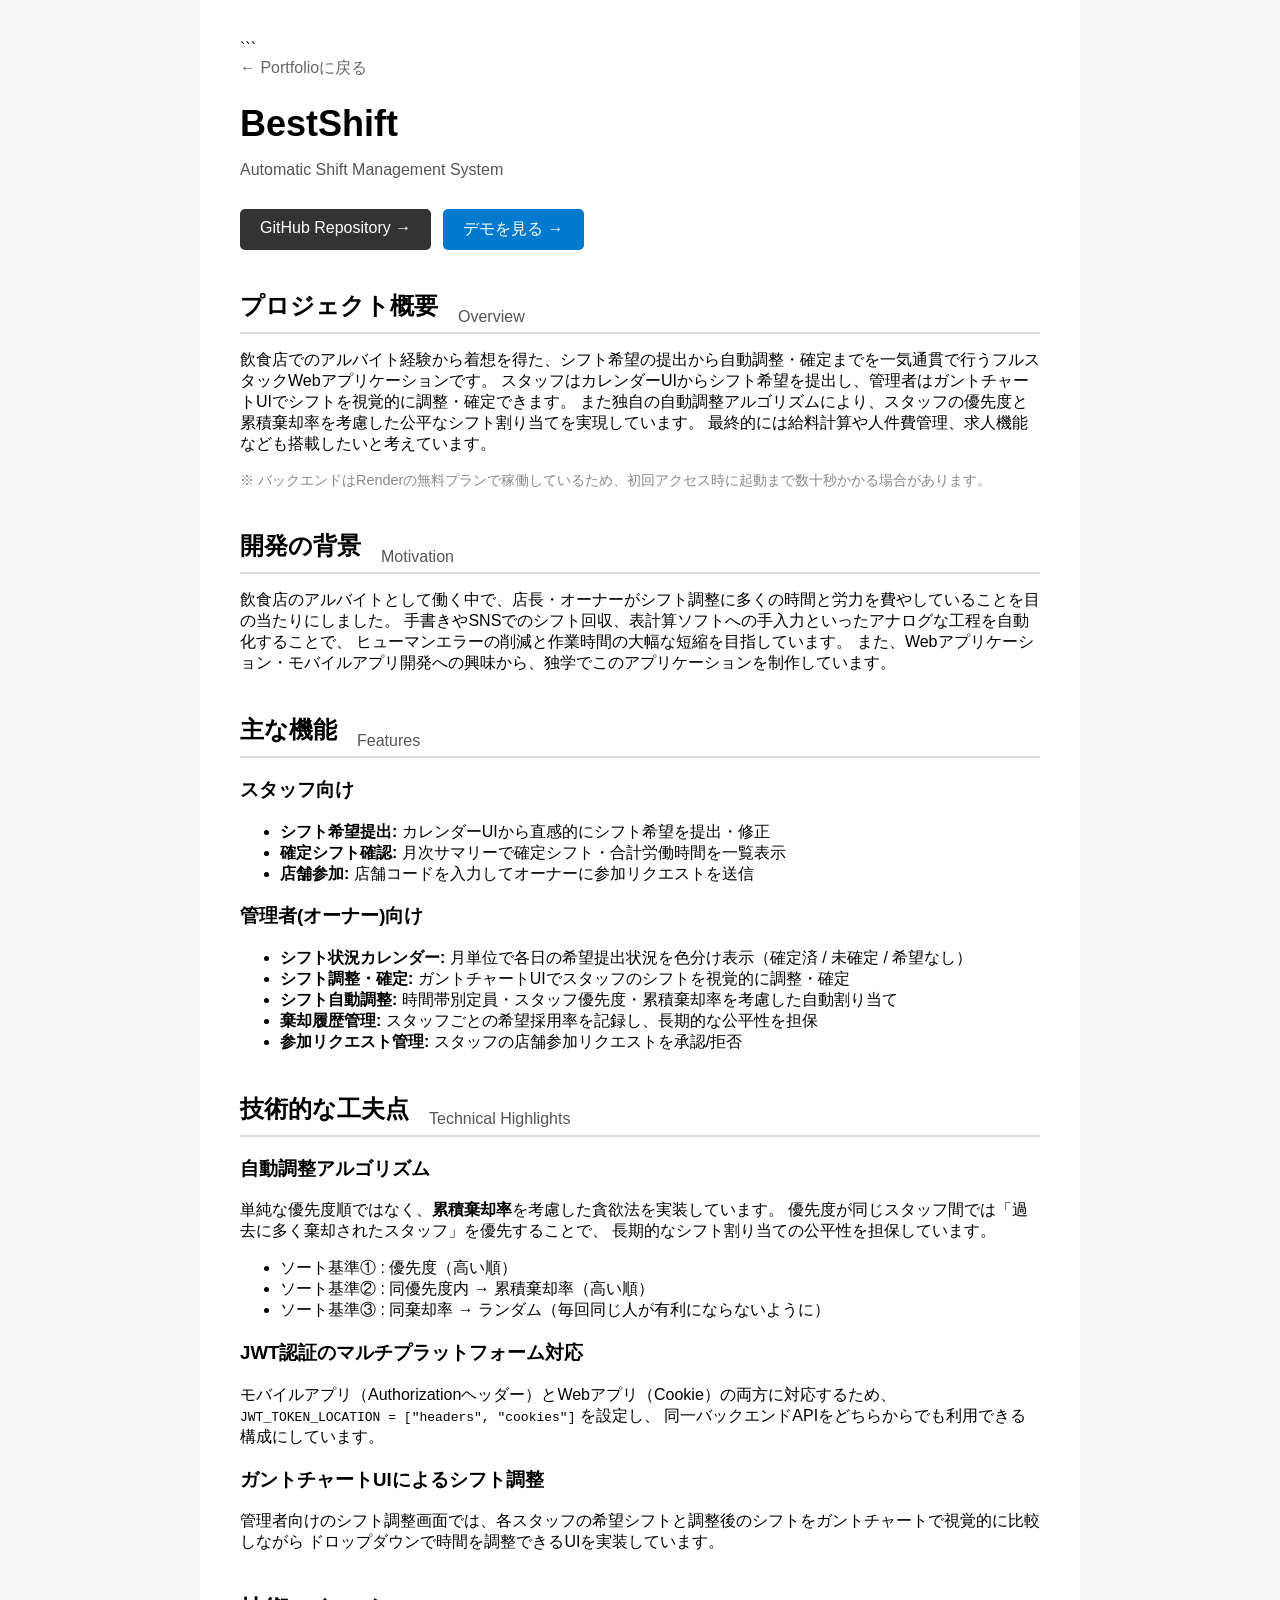
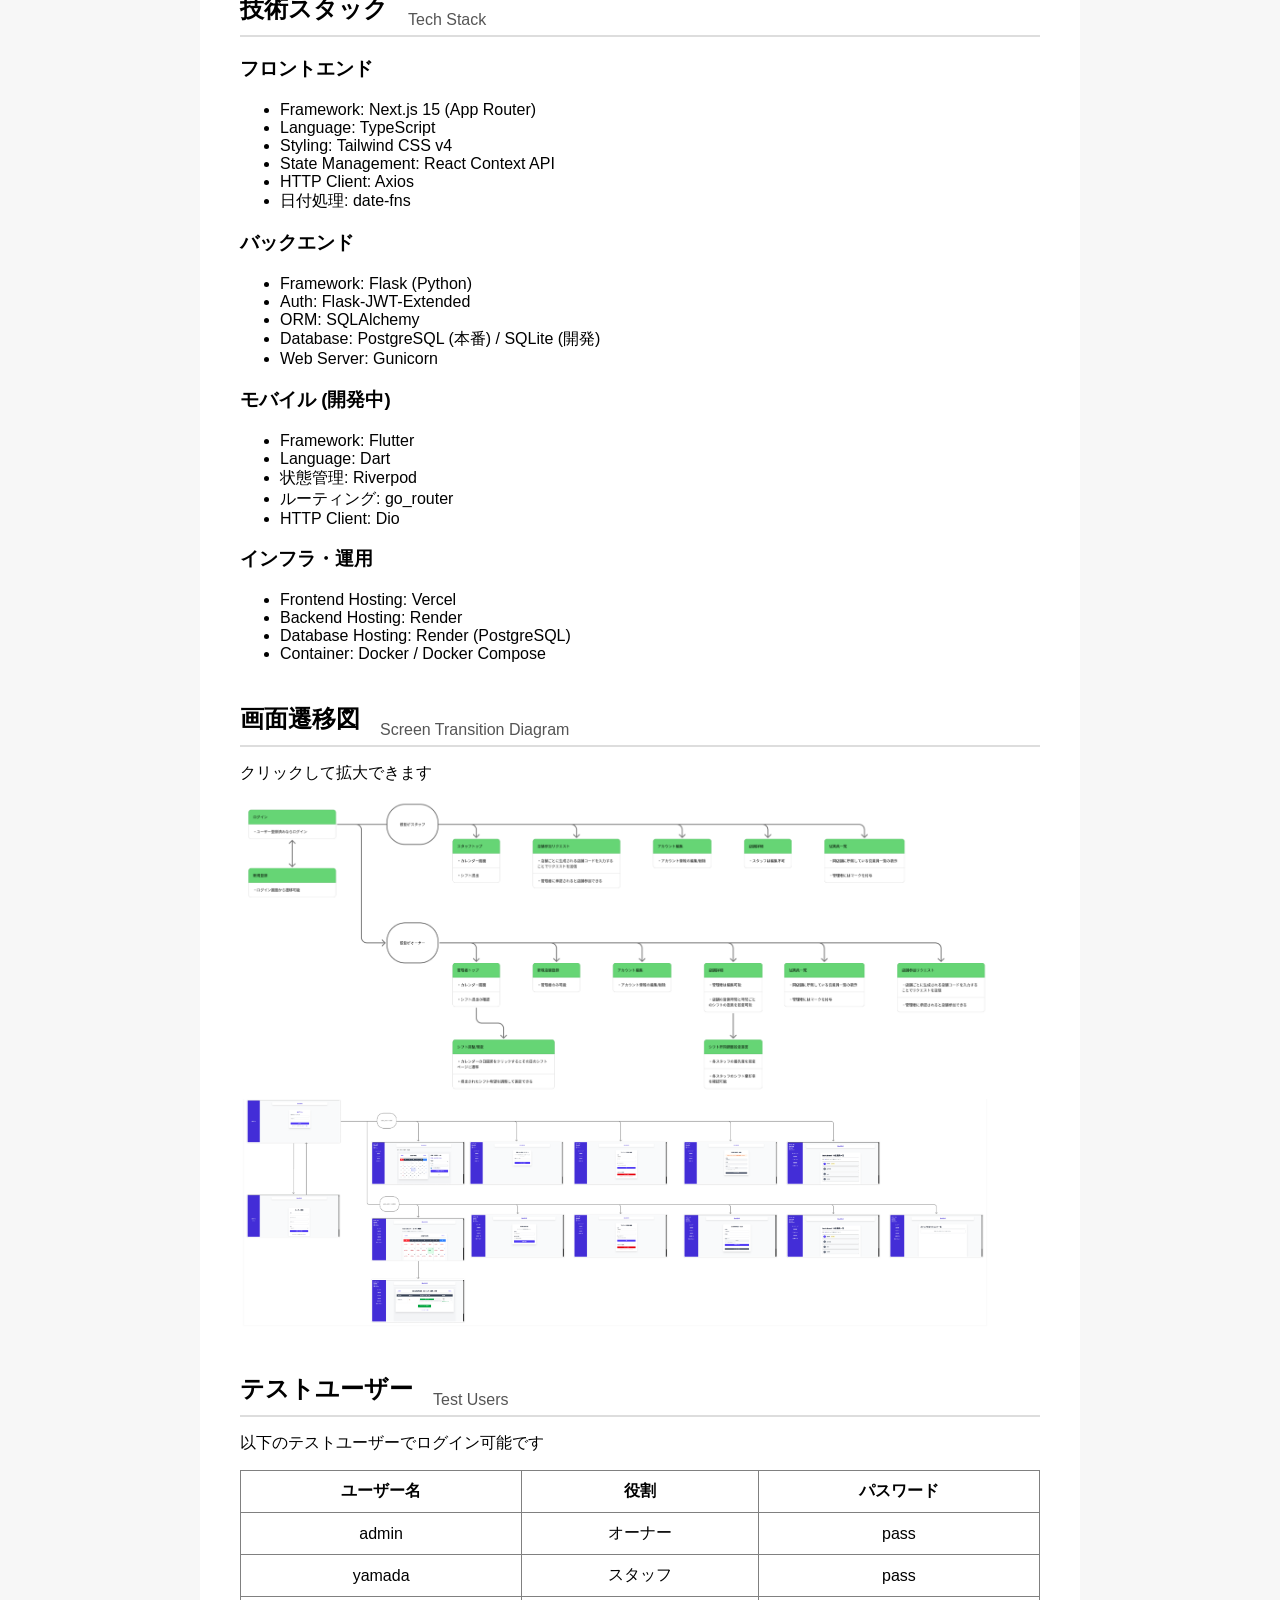
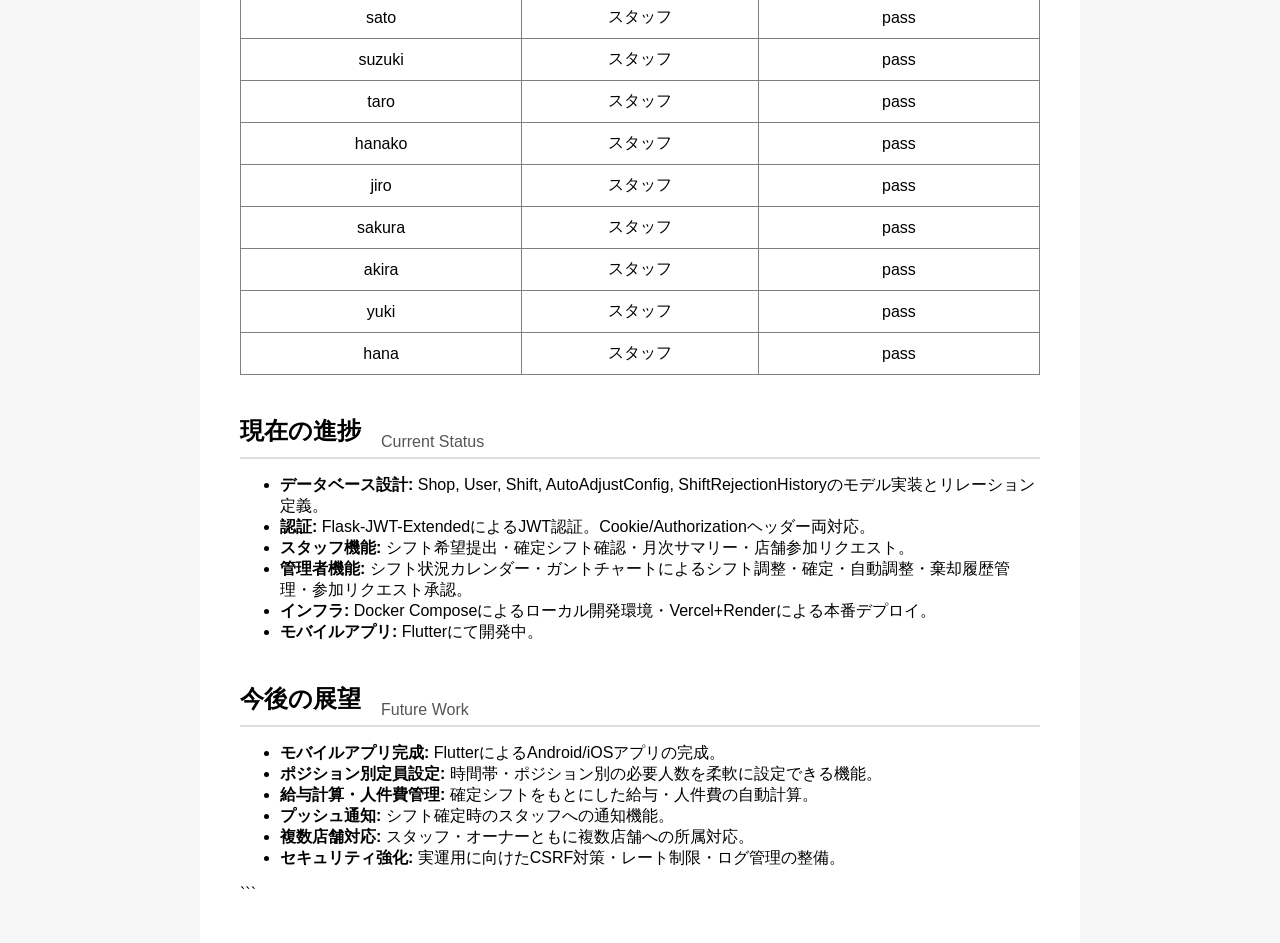
==== commit 0e7816aa: "index.html を更新" ====
--- a/BestShift/index.html
+++ b/BestShift/index.html
@@ -1,4 +1,5 @@
 <!DOCTYPE html>
+
 <html lang="ja">
 <head>
   <meta charset="UTF-8">
@@ -10,99 +11,164 @@
 
   <div class="container">
 
-    <nav style="margin-bottom: 20px;">
-        <a href="../" style="text-decoration: none; color: #666;">← Portfolioに戻る</a>
-    </nav>
-
-    <h1>BestShift</h1>
-    <p class="tagline">Automatic Shift Management System</p>
-    <a href="https://github.com/taisei0719/shift-app" target="_blank" style="display:block; margin-top:10px;">
-      View GitHub Repository →
-    </a>
-    
-    <a href="https://shift-app-iota.vercel.app" target="_blank" style="display:block; margin-top:10px; padding:10px 20px; background:#007acc; color:white; border-radius:5px; width:fit-content;">
-      デモを見る
-    </a>
-    
-
-    <section>
-      <div class="section-header">
-        <h2>プロジェクト概要</h2>
-        <p class="tagline">Overview</p>
-      </div>
-      <p>
-        アルバイトスタッフのシフト提出から、管理者のシフト表作成までを自動化・効率化するWebアプリケーションです。
-        現在は開発の初期フェーズとして、バックエンドの基盤構築およびデータベース設計を中心に進めています。
-        最終的には給料計算や人件費計算、求人などの機能も搭載したいと考えています。
-      </p>
-    </section>
-
-    <section>
-      <div class="section-header">
-        <h2>開発の背景</h2>
-        <p class="tagline">Motivation</p>
-      </div>
-      <p>
-        自分はアルバイトとして飲食店で働いており、シフトを作成するのに多くの時間と労力がかかっていることがわかりました。
-        多くの店舗で行われている手書きやSNSでのシフト回収や表計算ソフトへの手入力というアナログな工程を自動化し、
-        ヒューマンエラーの削減と作業時間の大幅な短縮を目指しています。また、Webアプリケーション開発やモバイルアプリ開発に興味があり、
-        独学で勉強するためにこのアプリケーションを制作しています。
-      </p>
-    </section>
-
-    <section>
-      <div class="section-header">
-        <h2>技術スタック</h2>
-        <p class="tagline">Tech Stack</p>
-      </div>
-      <h3>フロントエンド</h3>
-      <ul>
-        <li>Framework: Next.js (App Router)</li>
-        <li>Language: TypeScript</li>
-        <li>Styling: Tailwind CSS</li>
-        <li>State Management: React Context API</li>
-        <li>HTTP Client: Axios</li>
-      </ul>
-      <h3>バックエンド</h3>
-      <ul>
-        <li>Framework: Flask (Python)</li>
-        <li>Database: SQLite (開発時)</li>
-        <li>Database: PostgleSQL (実運用時)</li>
-        <li>Auth: Flask-JWT-Extended</li>
-        <li>Web Server: Gunicorn</li>
-      </ul>
-       <h3>モバイル</h3>
-      <ul>
-        <li>Framework: Flutter</li>
-        <li>Language: Dart</li>
-      </ul>
-       <h3>インフラ・運用</h3>
-      <ul>
-        <li>Frontend Hosting: Vercel</li>
-        <li>Backend Hosting: Render</li>
-        <li>Database Hosting: Render (PostgreSQL)</li>
-        <li>Container: Docker / Docker Compose</li>
-      </ul>
-    </section>
-
-    <section>
-      <div class="section-header">
-        <h2>画面遷移図</h2>
-        <p class="tagline">Screen transition diagram</p>
-      </div>
-      <p>クリックして拡大できます</p>
-      <img src="image/screen_transition1_v2.png" width="750" class="zoomable">
-      <img src="image/screen_transition2.png" width="750" class="zoomable">
-    </section>
-
-    <section>
+```
+<nav style="margin-bottom: 20px;">
+    <a href="../" style="text-decoration: none; color: #666;">← Portfolioに戻る</a>
+</nav>
+
+<h1>BestShift</h1>
+<p class="tagline">Automatic Shift Management System</p>
+
+<div style="display: flex; gap: 12px; margin-top: 12px; flex-wrap: wrap;">
+  <a href="https://github.com/taisei0719/shift-app" target="_blank"
+    style="display:inline-block; padding:10px 20px; background:#333; color:white; border-radius:5px; text-decoration:none;">
+    GitHub Repository →
+  </a>
+  <a href="https://shift-app-iota.vercel.app" target="_blank"
+    style="display:inline-block; padding:10px 20px; background:#007acc; color:white; border-radius:5px; text-decoration:none;">
+    デモを見る →
+  </a>
+</div>
+
+<section>
+  <div class="section-header">
+    <h2>プロジェクト概要</h2>
+    <p class="tagline">Overview</p>
+  </div>
+  <p>
+    飲食店でのアルバイト経験から着想を得た、シフト希望の提出から自動調整・確定までを一気通貫で行うフルスタックWebアプリケーションです。
+    スタッフはカレンダーUIからシフト希望を提出し、管理者はガントチャートUIでシフトを視覚的に調整・確定できます。
+    また独自の自動調整アルゴリズムにより、スタッフの優先度と累積棄却率を考慮した公平なシフト割り当てを実現しています。
+    最終的には給料計算や人件費管理、求人機能なども搭載したいと考えています。
+  </p>
+  <p style="margin-top: 8px; font-size: 0.9em; color: #888;">
+    ※ バックエンドはRenderの無料プランで稼働しているため、初回アクセス時に起動まで数十秒かかる場合があります。
+  </p>
+</section>
+
+<section>
+  <div class="section-header">
+    <h2>開発の背景</h2>
+    <p class="tagline">Motivation</p>
+  </div>
+  <p>
+    飲食店のアルバイトとして働く中で、店長・オーナーがシフト調整に多くの時間と労力を費やしていることを目の当たりにしました。
+    手書きやSNSでのシフト回収、表計算ソフトへの手入力といったアナログな工程を自動化することで、
+    ヒューマンエラーの削減と作業時間の大幅な短縮を目指しています。
+    また、Webアプリケーション・モバイルアプリ開発への興味から、独学でこのアプリケーションを制作しています。
+  </p>
+</section>
+
+<section>
+  <div class="section-header">
+    <h2>主な機能</h2>
+    <p class="tagline">Features</p>
+  </div>
+
+  <h3>スタッフ向け</h3>
+  <ul>
+    <li><strong>シフト希望提出:</strong> カレンダーUIから直感的にシフト希望を提出・修正</li>
+    <li><strong>確定シフト確認:</strong> 月次サマリーで確定シフト・合計労働時間を一覧表示</li>
+    <li><strong>店舗参加:</strong> 店舗コードを入力してオーナーに参加リクエストを送信</li>
+  </ul>
+
+  <h3>管理者(オーナー)向け</h3>
+  <ul>
+    <li><strong>シフト状況カレンダー:</strong> 月単位で各日の希望提出状況を色分け表示（確定済 / 未確定 / 希望なし）</li>
+    <li><strong>シフト調整・確定:</strong> ガントチャートUIでスタッフのシフトを視覚的に調整・確定</li>
+    <li><strong>シフト自動調整:</strong> 時間帯別定員・スタッフ優先度・累積棄却率を考慮した自動割り当て</li>
+    <li><strong>棄却履歴管理:</strong> スタッフごとの希望採用率を記録し、長期的な公平性を担保</li>
+    <li><strong>参加リクエスト管理:</strong> スタッフの店舗参加リクエストを承認/拒否</li>
+  </ul>
+</section>
+
+<section>
+  <div class="section-header">
+    <h2>技術的な工夫点</h2>
+    <p class="tagline">Technical Highlights</p>
+  </div>
+
+  <h3>自動調整アルゴリズム</h3>
+  <p>
+    単純な優先度順ではなく、<strong>累積棄却率</strong>を考慮した貪欲法を実装しています。
+    優先度が同じスタッフ間では「過去に多く棄却されたスタッフ」を優先することで、
+    長期的なシフト割り当ての公平性を担保しています。
+  </p>
+  <ul>
+    <li>ソート基準① : 優先度（高い順）</li>
+    <li>ソート基準② : 同優先度内 → 累積棄却率（高い順）</li>
+    <li>ソート基準③ : 同棄却率 → ランダム（毎回同じ人が有利にならないように）</li>
+  </ul>
+
+  <h3>JWT認証のマルチプラットフォーム対応</h3>
+  <p>
+    モバイルアプリ（Authorizationヘッダー）とWebアプリ（Cookie）の両方に対応するため、
+    <code>JWT_TOKEN_LOCATION = ["headers", "cookies"]</code> を設定し、
+    同一バックエンドAPIをどちらからでも利用できる構成にしています。
+  </p>
+
+  <h3>ガントチャートUIによるシフト調整</h3>
+  <p>
+    管理者向けのシフト調整画面では、各スタッフの希望シフトと調整後のシフトをガントチャートで視覚的に比較しながら
+    ドロップダウンで時間を調整できるUIを実装しています。
+  </p>
+</section>
+
+<section>
+  <div class="section-header">
+    <h2>技術スタック</h2>
+    <p class="tagline">Tech Stack</p>
+  </div>
+  <h3>フロントエンド</h3>
+  <ul>
+    <li>Framework: Next.js 15 (App Router)</li>
+    <li>Language: TypeScript</li>
+    <li>Styling: Tailwind CSS v4</li>
+    <li>State Management: React Context API</li>
+    <li>HTTP Client: Axios</li>
+    <li>日付処理: date-fns</li>
+  </ul>
+  <h3>バックエンド</h3>
+  <ul>
+    <li>Framework: Flask (Python)</li>
+    <li>Auth: Flask-JWT-Extended</li>
+    <li>ORM: SQLAlchemy</li>
+    <li>Database: PostgreSQL (本番) / SQLite (開発)</li>
+    <li>Web Server: Gunicorn</li>
+  </ul>
+  <h3>モバイル (開発中)</h3>
+  <ul>
+    <li>Framework: Flutter</li>
+    <li>Language: Dart</li>
+    <li>状態管理: Riverpod</li>
+    <li>ルーティング: go_router</li>
+    <li>HTTP Client: Dio</li>
+  </ul>
+  <h3>インフラ・運用</h3>
+  <ul>
+    <li>Frontend Hosting: Vercel</li>
+    <li>Backend Hosting: Render</li>
+    <li>Database Hosting: Render (PostgreSQL)</li>
+    <li>Container: Docker / Docker Compose</li>
+  </ul>
+</section>
+
+<section>
+  <div class="section-header">
+    <h2>画面遷移図</h2>
+    <p class="tagline">Screen Transition Diagram</p>
+  </div>
+  <p>クリックして拡大できます</p>
+  <img src="image/screen_transition1_v2.png" width="750" class="zoomable">
+  <img src="image/screen_transition2.png" width="750" class="zoomable">
+</section>
+
+<section>
   <div class="section-header">
     <h2>テストユーザー</h2>
     <p class="tagline">Test Users</p>
   </div>
-
   <p>以下のテストユーザーでログイン可能です</p>
-
   <table border="1" cellpadding="10" style="border-collapse: collapse; width: 100%; text-align: center;">
     <tr>
       <th>ユーザー名</th>
@@ -123,34 +189,36 @@
   </table>
 </section>
 
-    <section>
-      <div class="section-header">
-        <h2>現在の進捗</h2>
-        <p class="tagline">Current Status</p>
-      </div>
-      <ul>
-        <li><strong>データベース設計:</strong> Shop, User, Shiftなどのモデルの実装とリレーションを定義。</li>
-        <li><strong>各種機能の実装:</strong> ログイン, 新規ユーザー登録, シフト提出, アカウント編集, 店舗参加, 従業員一覧, 管理者シフト調整&確定, 新規店舗登録, 店舗参加リクエスト承認/拒否。</li>
-        <li><strong>モバイルアプリ版の開発:</strong> Flutterにてモバイルアプリも開発中。</li>
-        <li><strong>UI設計:</strong> 最低限のUIで開発中。</li>
-      </ul>
-    </section>
-
-    <section>
-      <div class="section-header">
-        <h2>今後の展望</h2>
-        <p class="tagline">Future Work</p>
-      </div>
-      <ul>
-        <li><strong>営業時間と各時間当たりの定員の設定:</strong> 店舗ごとに営業時間および時間帯別の必要人数（ポジション別）を柔軟に設定できる機能の実装。曜日別設定や繁忙期対応も考慮。</li>
-        <li><strong>複数店舗登録:</strong> スタッフ, オーナーともに複数店舗登録への対応</li>
-        <li><strong>シフトの自動確定システムの実装:</strong> シフト希望棄却率やポジションごとの熟達度、優先度などを考慮したアルゴリズムの作成</li>
-        <li><strong>UI設計:</strong>より直感的に操作できるようなUIの開発。</li>
-        <li><strong>モバイルアプリ開発:</strong> FlutterによるAndroid/IOSのアプリ開発。</li>
-        <li><strong>サービス運用:</strong> 本番環境での安定運用を想定し、ログ管理・エラーハンドリング・バックアップ体制の整備。将来的なスケールを見据えた設計の検討。</li>
-        <li><strong>セキュリティ強化:</strong>実運用に向けてセキュリティの強化が必要</li>
-      </ul>
-    </section>
+<section>
+  <div class="section-header">
+    <h2>現在の進捗</h2>
+    <p class="tagline">Current Status</p>
+  </div>
+  <ul>
+    <li><strong>データベース設計:</strong> Shop, User, Shift, AutoAdjustConfig, ShiftRejectionHistoryのモデル実装とリレーション定義。</li>
+    <li><strong>認証:</strong> Flask-JWT-ExtendedによるJWT認証。Cookie/Authorizationヘッダー両対応。</li>
+    <li><strong>スタッフ機能:</strong> シフト希望提出・確定シフト確認・月次サマリー・店舗参加リクエスト。</li>
+    <li><strong>管理者機能:</strong> シフト状況カレンダー・ガントチャートによるシフト調整・確定・自動調整・棄却履歴管理・参加リクエスト承認。</li>
+    <li><strong>インフラ:</strong> Docker Composeによるローカル開発環境・Vercel+Renderによる本番デプロイ。</li>
+    <li><strong>モバイルアプリ:</strong> Flutterにて開発中。</li>
+  </ul>
+</section>
+
+<section>
+  <div class="section-header">
+    <h2>今後の展望</h2>
+    <p class="tagline">Future Work</p>
+  </div>
+  <ul>
+    <li><strong>モバイルアプリ完成:</strong> FlutterによるAndroid/iOSアプリの完成。</li>
+    <li><strong>ポジション別定員設定:</strong> 時間帯・ポジション別の必要人数を柔軟に設定できる機能。</li>
+    <li><strong>給与計算・人件費管理:</strong> 確定シフトをもとにした給与・人件費の自動計算。</li>
+    <li><strong>プッシュ通知:</strong> シフト確定時のスタッフへの通知機能。</li>
+    <li><strong>複数店舗対応:</strong> スタッフ・オーナーともに複数店舗への所属対応。</li>
+    <li><strong>セキュリティ強化:</strong> 実運用に向けたCSRF対策・レート制限・ログ管理の整備。</li>
+  </ul>
+</section>
+```
 
   </div>
 
@@ -175,6 +243,5 @@
   });
   </script>
 
-
 </body>
 </html>
